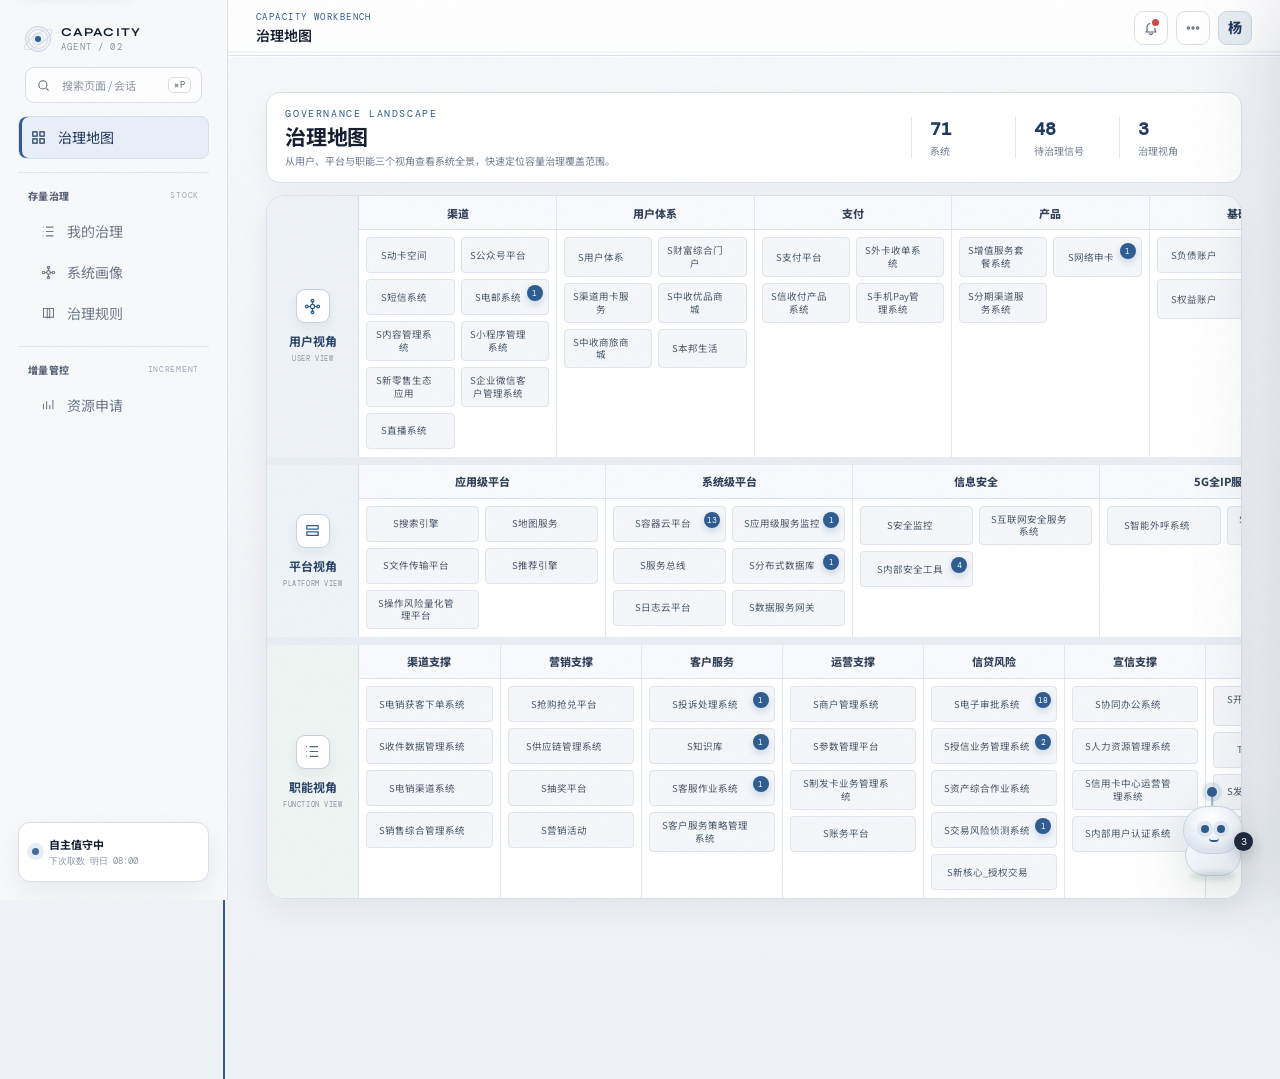
==== capacity-governance.html @ 576f0d74 "调整我的治理初始卡片展示" ====
<!doctype html>
<html lang="zh-CN">
<head>
  <meta charset="UTF-8" />
  <meta name="viewport" content="width=device-width, initial-scale=1.0" />
  <meta name="theme-color" content="#f3f5f8" />
  <title>Capacity Agent · 容量治理指挥舱</title>
  <link rel="icon" href="data:," />
  <link rel="preconnect" href="https://fonts.googleapis.com" />
  <link rel="preconnect" href="https://fonts.gstatic.com" crossorigin />
  <link href="https://fonts.googleapis.com/css2?family=DM+Mono:wght@400;500&amp;family=Noto+Sans+SC:wght@400;500;600;700;800&amp;family=Syne:wght@600;700&amp;display=swap" rel="stylesheet" />
  <link rel="stylesheet" href="./capacity-governance.css?v=20260831-governance-flow-2" />
</head>
<body>
  <a class="skip-link" href="#main">跳至主要内容</a>
  <div class="noise" aria-hidden="true"></div>
  <div class="shell">
    <aside class="side">
      <a class="brand" href="./capacity-governance.html" aria-label="Capacity Agent 治理地图">
        <span class="brand-orbit"><i></i></span>
        <span><strong>CAPACITY</strong><small>AGENT / 02</small></span>
      </a>
      <label class="nav-search" aria-label="搜索治理菜单">
        <svg viewBox="0 0 24 24" aria-hidden="true"><circle cx="11" cy="11" r="6.5"/><path d="m20 20-3.5-3.5"/></svg>
        <input type="search" placeholder="搜索页面 / 会话" />
        <kbd>⌘P</kbd>
      </label>
      <nav id="nav" aria-label="治理导航"></nav>
      <div class="side-status">
        <span class="live-dot"></span>
        <div><b>自主值守中</b><small>下次取数 明日 08:00</small></div>
      </div>
    </aside>

    <section class="stage">
      <header class="topbar">
        <div class="crumb-wrap">
          <small class="crumb-eyebrow">Capacity Workbench</small>
          <div class="crumb" id="crumb">治理地图</div>
        </div>
        <div class="top-actions">
          <button class="icon-btn" aria-label="通知">
            <svg viewBox="0 0 24 24" aria-hidden="true"><path d="M6 16V11a6 6 0 1 1 12 0v5l1.5 2H4.5L6 16Z"/><path d="M10 20a2 2 0 0 0 4 0"/></svg>
            <span class="icon-dot" aria-hidden="true"></span>
          </button>
          <button class="icon-btn" aria-label="更多菜单">
            <svg viewBox="0 0 24 24" aria-hidden="true"><circle cx="5" cy="12" r="1.6"/><circle cx="12" cy="12" r="1.6"/><circle cx="19" cy="12" r="1.6"/></svg>
          </button>
          <button class="avatar" aria-label="用户：杨帆">杨</button>
        </div>
      </header>

      <main id="main" tabindex="-1"></main>
    </section>
  </div>

  <button class="agent-float" id="agent-float" data-open-agent aria-label="打开 Capacity Agent 工作现场">
    <span class="agent-bubble"><b>Capacity Agent</b><small id="agent-mini-status">正在复核容量风险</small></span>
    <span class="agent-bot" aria-hidden="true">
      <span class="agent-antenna"></span>
      <span class="agent-face"><i></i><i></i><em></em></span>
      <span class="agent-body"><i>3</i></span>
    </span>
    <span class="agent-mini" aria-hidden="true">CA</span>
    <span class="agent-collapse" data-agent-collapse role="button" aria-label="收起 Capacity Agent 机器人" title="收起">×</span>
  </button>

  <section class="agent-drawer" id="agent-drawer" aria-hidden="true" inert>
    <header class="drawer-head">
      <div class="agent-identity"><span class="agent-core"><i></i></span><div><small>YOUR CAPACITY COLLEAGUE</small><h2>Capacity Agent</h2><p><span class="live-dot"></span> 自主值守 · 今日第 14 轮</p></div></div>
      <button class="icon-close" data-close-agent aria-label="关闭">×</button>
    </header>
    <div class="drawer-tabs" role="tablist">
      <button class="active" data-agent-tab="log" role="tab">共事记录</button>
      <button data-agent-tab="plan" role="tab">工作计划 <b>5</b></button>
    </div>
    <div class="drawer-content" id="drawer-content"></div>
    <form class="agent-form" id="agent-form">
      <div class="prompt-row">
        <button type="button" data-prompt="解释 GreatDB 的判断依据">解释判断</button>
        <button type="button" data-prompt="先分析 S支付平台">调整优先级</button>
        <button type="button" data-prompt="模拟缩容一个 Redis 节点">模拟方案</button>
      </div>
      <div class="input-row"><textarea id="agent-input" rows="1" placeholder="追问、纠正，或给 Agent 新的分析方向…"></textarea><button>发送</button></div>
      <small>你的反馈会进入 Agent 的工作上下文，不会自动执行生产变更</small>
    </form>
  </section>

  <section class="modal" id="evidence-modal" aria-hidden="true" inert>
    <div class="modal-card">
      <button class="icon-close" data-close-modal aria-label="关闭">×</button>
      <div id="modal-content"></div>
    </div>
  </section>
  <section class="modal" id="inspect-modal" aria-hidden="true" inert>
    <div class="modal-card">
      <button class="icon-close" data-close-inspect aria-label="关闭">×</button>
      <div id="inspect-content"></div>
    </div>
  </section>
  <section class="modal" id="events-modal" aria-hidden="true" inert>
    <div class="modal-card">
      <button class="icon-close" data-close-events aria-label="关闭">×</button>
      <div id="events-content"></div>
    </div>
  </section>
  <div class="scrim" id="scrim" hidden></div>
  <div class="toasts" id="toasts" aria-live="polite"></div>
  <script src="./capacity-governance.js?v=20260831-governance-flow-2"></script>
</body>
</html>
---- capacity-governance.css ----
:root {
  --bg:#f3f5f8; --panel:#ffffff; --panel-2:#f8f9fb; --panel-3:#edf1f6;
  --ink:#172033; --muted:#5f6878; --faint:#9098a7; --line:#d9dee8;
  --acid:#2f5d91; --mint:#4b6f99; --cyan:#527da5; --amber:#b56a1f; --red:#c94c4c;
  --mono:"DM Mono",monospace; --sans:"Noto Sans SC",sans-serif; --display:"Syne",sans-serif;
  --radius:18px; --shadow:0 22px 60px rgba(24,35,56,.12);
}
*{box-sizing:border-box} html{scroll-behavior:smooth} body{margin:0;background:var(--bg);color:var(--ink);font:14px var(--sans);min-width:320px} button,input,textarea,select{font:inherit} button{color:inherit;cursor:pointer}.noise{position:fixed;inset:0;pointer-events:none;opacity:.025;z-index:99;background-image:url("data:image/svg+xml,%3Csvg viewBox='0 0 180 180' xmlns='http://www.w3.org/2000/svg'%3E%3Cfilter id='n'%3E%3CfeTurbulence type='fractalNoise' baseFrequency='.9' numOctaves='4' stitchTiles='stitch'/%3E%3C/filter%3E%3Crect width='100%25' height='100%25' filter='url(%23n)'/%3E%3C/svg%3E")}.skip-link{position:fixed;top:-60px;left:20px;z-index:200;background:var(--acid);color:#111;padding:10px 16px;border-radius:8px}.skip-link:focus{top:14px}:focus-visible{outline:2px solid var(--acid);outline-offset:3px}.shell{display:grid;grid-template-columns:228px minmax(0,1fr);min-height:100vh}.side{position:sticky;top:0;height:100vh;padding:25px 18px 18px;border-right:1px solid var(--line);background:linear-gradient(180deg,#0c1513 0%,#09100f 78%);display:flex;flex-direction:column;z-index:20;overflow:hidden;min-height:0}.brand{text-decoration:none;color:var(--ink);display:flex;align-items:center;gap:10px;padding:0 7px 14px}.brand strong,.brand small{display:block}.brand strong{font:700 12px var(--display);letter-spacing:.11em}.brand small{margin-top:2px;color:var(--faint);font:9px var(--mono);letter-spacing:.13em}.brand-orbit{width:26px;height:26px;border:1px solid #466057;border-radius:50%;display:grid;place-items:center;position:relative}.brand-orbit:before,.brand-orbit:after{content:"";position:absolute;border:1px solid #30423c;border-radius:50%}.brand-orbit:before{width:18px;height:18px}.brand-orbit:after{width:32px;height:9px;transform:rotate(-35deg)}.brand-orbit i{width:6px;height:6px;border-radius:50%;background:var(--acid);box-shadow:0 0 14px var(--acid)}#nav{display:grid;gap:3px;margin-top:2px}
.nav-search{display:flex;align-items:center;gap:9px;margin:0 7px 11px;height:36px;border:1px solid var(--line);border-radius:9px;background:rgba(255,255,255,.78);padding:0 10px;color:var(--muted);transition:border-color .2s,box-shadow .2s}
.nav-search:focus-within{border-color:#aeb9cb;background:#fff;box-shadow:0 0 0 3px rgba(47,93,145,.10);color:var(--ink)}
.nav-search svg{width:15px;height:15px;stroke:currentColor;fill:none;stroke-width:1.7;flex:0 0 auto}
.nav-search input{flex:1;min-width:0;border:0;background:transparent;color:var(--ink);font-size:11px;outline:none}
.nav-search input::placeholder{color:var(--faint)}
.nav-search kbd{font:9px var(--mono);color:var(--muted);border:1px solid var(--line);background:rgba(255,255,255,.7);padding:1px 5px;border-radius:5px;letter-spacing:.04em}
 .nav-label{display:none}
.nav-group{display:contents}
.nav-group+.nav-group{margin-top:0}
.nav-group:first-child .nav-label{padding-top:0}
.nav-group .nav-label{display:none}
.nav-group .nav-label:not(:first-child){margin-top:0}.nav-label{display:none}.nav-item{height:43px;border:1px solid transparent;background:none;border-radius:9px;padding:0 11px;display:flex;align-items:center;gap:11px;color:#82948d;text-align:left;transition:.2s}.nav-item svg{width:17px;height:17px;stroke:currentColor;fill:none;stroke-width:1.7}.nav-item:hover{background:#121d1a;color:var(--ink)}.nav-item.active{color:var(--acid);border-color:#34443d;background:#15201d}.nav-item em{margin-left:auto;font:10px var(--mono);font-style:normal;padding:2px 6px;border:1px solid #3c4c45;border-radius:9px}.side-status{margin-top:auto;border:1px solid var(--line);background:#0e1715;border-radius:12px;padding:13px;display:flex;align-items:center;gap:10px}.side-status b,.side-status small{display:block}.side-status b{font-size:11px}.side-status small{color:var(--faint);font:9px var(--mono);margin-top:3px}.live-dot{display:inline-block;width:7px;height:7px;border-radius:50%;background:var(--mint);box-shadow:0 0 0 5px rgba(97,214,181,.09)}.stage{min-width:0}.topbar{height:72px;position:sticky;top:0;z-index:15;background:rgba(9,16,15,.86);backdrop-filter:blur(18px);border-bottom:1px solid var(--line);display:flex;align-items:center;justify-content:space-between;padding:0 28px}.crumb{font:12px var(--mono);color:var(--muted)}.top-actions{display:flex;align-items:center;gap:10px}.date-box{height:42px;border:1px solid var(--line);border-radius:10px;padding:0 11px;display:flex;align-items:center;gap:10px;background:#0e1715}.date-box span{color:var(--faint);font-size:10px}.date-box input{border:0;background:transparent;color:var(--ink);font:11px var(--mono);color-scheme:dark}.agent-chip{height:46px;border:1px solid #385048;border-radius:12px;background:#111d1a;display:flex;align-items:center;gap:9px;padding:0 10px}.agent-chip b,.agent-chip small{display:block;text-align:left}.agent-chip b{font-size:11px}.agent-chip small{color:var(--muted);font-size:9px;margin-top:2px}.agent-chip em{font:10px var(--mono);font-style:normal;color:#132018;background:var(--acid);padding:3px 6px;border-radius:8px}.agent-eye{width:25px;height:25px;border-radius:50%;border:1px solid #426259;position:relative}.agent-eye:after{content:"";position:absolute;width:7px;height:7px;border-radius:50%;background:var(--acid);left:8px;top:8px;box-shadow:0 0 12px var(--acid)}.avatar{width:38px;height:38px;border-radius:10px;border:0;background:#d5e2d8;color:#17231f;font-weight:800}.workline{min-height:48px;padding:0 28px;border-bottom:1px solid var(--line);display:flex;align-items:center;gap:12px;background:#0c1412;color:var(--muted);font-size:11px}.workline b{color:var(--mint)}.work-progress{height:3px;flex:1;max-width:180px;background:#20302b;border-radius:4px;overflow:hidden}.work-progress i{display:block;height:100%;background:var(--acid);transition:width .5s}.workline button{margin-left:auto;border:0;background:none;color:var(--acid);font:10px var(--mono)}main{padding:30px;max-width:1650px;margin:auto}.page-head{display:flex;justify-content:space-between;align-items:flex-end;gap:20px;margin-bottom:24px}.kicker{color:var(--acid);font:10px var(--mono);letter-spacing:.16em;margin:0 0 8px}.page-head h1{font:700 clamp(26px,3vw,40px) var(--display);letter-spacing:-.04em;margin:0}.page-head p{margin:7px 0 0;color:var(--muted)}.head-actions{display:flex;gap:9px}.btn{min-height:40px;border:1px solid #34463f;border-radius:9px;background:#131e1b;padding:0 14px;font-weight:600}.btn:hover{border-color:#637a70}.btn.acid{background:var(--acid);color:#142018;border-color:var(--acid)}.btn.ghost{background:transparent}.btn.small{min-height:32px;font-size:11px;padding:0 10px}.today-brief{position:relative;overflow:hidden;border:1px solid #31463e;border-radius:20px;background:radial-gradient(circle at 84% 10%,rgba(200,242,93,.09),transparent 35%),linear-gradient(135deg,#15221e,#0e1715 72%);padding:27px 30px;margin-bottom:17px;display:grid;grid-template-columns:minmax(0,1.35fr) minmax(350px,.65fr);gap:32px}.today-brief:before{content:"DAILY / 014";position:absolute;right:-17px;bottom:-23px;font:700 70px var(--display);color:rgba(255,255,255,.025)}.brief-stamp{display:flex;align-items:center;gap:10px;color:var(--mint);font:10px var(--mono);letter-spacing:.13em}.brief-stamp i{display:inline-block;width:24px;height:1px;background:var(--mint)}.brief-copy h2{font:600 clamp(21px,2.2vw,31px) var(--display);margin:17px 0 12px;max-width:760px}.brief-copy p{color:var(--muted);line-height:1.8;margin:0;max-width:760px}.brief-copy strong{color:var(--ink)}.brief-actions{display:flex;gap:8px;margin-top:22px}.brief-numbers{display:grid;grid-template-columns:repeat(2,1fr);gap:9px}.brief-number{border:1px solid #2b3c36;background:rgba(8,14,13,.45);border-radius:12px;padding:15px}.brief-number span,.brief-number small{display:block}.brief-number span{color:var(--muted);font-size:10px}.brief-number strong{font:500 26px var(--mono);display:inline-block;margin:7px 4px 2px 0}.brief-number small{color:var(--faint);font-size:9px}.brief-number.risk strong{color:var(--red)}.brief-number.waste strong{color:var(--amber)}.brief-number.balance strong{color:var(--cyan)}.brief-number.save strong{color:var(--acid)}.grid{display:grid;gap:15px}.grid.two{grid-template-columns:minmax(0,1.45fr) minmax(310px,.55fr)}.grid.three{grid-template-columns:repeat(3,minmax(0,1fr))}.panel{border:1px solid var(--line);border-radius:var(--radius);background:var(--panel);overflow:hidden}.panel-head{min-height:58px;padding:0 18px;border-bottom:1px solid var(--line);display:flex;align-items:center;justify-content:space-between;gap:15px}.panel-head h2{font-size:14px;margin:0}.panel-head p{font-size:10px;color:var(--faint);margin:3px 0 0}.panel-head small{color:var(--faint);font:9px var(--mono)}.systems{padding:6px}.system-row{width:100%;border:1px solid transparent;border-radius:12px;background:transparent;padding:13px 12px;display:grid;grid-template-columns:minmax(190px,1.2fr) repeat(4,minmax(70px,.45fr)) 85px 22px;align-items:center;gap:10px;text-align:left}.system-row:hover{background:var(--panel-2);border-color:var(--line)}.system-name{display:flex;align-items:center;gap:11px}.system-code{width:37px;height:37px;display:grid;place-items:center;border:1px solid #385047;background:#17231f;border-radius:9px;color:var(--acid);font:10px var(--mono)}.system-name b,.system-name small{display:block}.system-name b{font-size:13px}.system-name small{color:var(--faint);font-size:9px;margin-top:3px}.score-cell span{display:block;color:var(--faint);font-size:8px}.score-cell b{display:inline-block;font:500 15px var(--mono);margin-top:3px}.score-cell.risk b{color:var(--red)}.score-cell.waste b{color:var(--amber)}.score-cell.skew b{color:var(--cyan)}.priority{font:10px var(--mono);border:1px solid #3c4b45;border-radius:10px;padding:5px 8px;text-align:center}.priority.high{color:#ff9d94;border-color:#74413d;background:#271a18}.chev{color:var(--faint);font-size:20px}.signal-list{padding:7px}.signal{padding:14px 12px;border-bottom:1px solid var(--line);display:grid;grid-template-columns:28px 1fr;gap:10px}.signal:last-child{border:0}.signal-num{font:10px var(--mono);color:var(--acid)}.signal b{display:block;font-size:12px;margin-bottom:5px}.signal p{color:var(--muted);font-size:11px;line-height:1.55;margin:0}.signal button{border:0;background:none;color:var(--mint);padding:7px 0 0;font-size:10px}.score-strip{display:grid;grid-template-columns:repeat(4,1fr);gap:11px;margin-bottom:16px}.score-card{position:relative;border:1px solid var(--line);border-radius:14px;background:var(--panel);padding:17px;overflow:hidden}.score-card:after{content:"";position:absolute;left:0;bottom:0;width:var(--value);height:3px;background:var(--color)}.score-card span{color:var(--muted);font-size:10px}.score-card strong{display:block;font:500 29px var(--mono);margin:8px 0 3px;color:var(--color)}.score-card small{color:var(--faint);font-size:9px}.analysis-grid{display:grid;grid-template-columns:minmax(0,1.25fr) minmax(300px,.75fr);gap:15px}.chart-panel{padding:18px}.chart-title{display:flex;justify-content:space-between;align-items:flex-start}.chart-title h2{font-size:14px;margin:0}.legend{display:flex;gap:13px;color:var(--faint);font-size:9px}.legend i{width:9px;height:9px;border-radius:2px;display:inline-block;margin-right:5px}.chart{height:260px;margin-top:14px}.chart svg{width:100%;height:100%;overflow:visible}.chart-grid{stroke:#26342f;stroke-width:1}.chart-band{fill:rgba(97,214,181,.09)}.chart-line{fill:none;stroke:var(--cyan);stroke-width:2.5}.chart-predict{fill:none;stroke:var(--amber);stroke-width:2;stroke-dasharray:6 5}.chart-limit{stroke:var(--red);stroke-width:1;stroke-dasharray:4 4}.chart-label{fill:#60736a;font:9px var(--mono)}.chart-point{fill:var(--acid);stroke:#12201b;stroke-width:3}.chart-cards{display:grid;grid-template-columns:repeat(4,1fr);gap:7px}.chart-stat{background:var(--panel-2);border:1px solid var(--line);border-radius:10px;padding:10px}.chart-stat span,.chart-stat strong{display:block}.chart-stat span{color:var(--faint);font-size:8px}.chart-stat strong{font:500 14px var(--mono);margin-top:5px}.explain{margin-top:12px;border-left:2px solid var(--acid);background:#15201d;padding:12px 14px;color:var(--muted);font-size:11px;line-height:1.65}.explain strong{color:var(--ink)}.distribution{padding:15px}.node-row{display:grid;grid-template-columns:100px 1fr 40px;gap:9px;align-items:center;margin:11px 0}.node-row label{font:9px var(--mono);color:var(--muted);overflow:hidden;text-overflow:ellipsis}.node-bar{height:7px;background:#21302b;border-radius:6px;overflow:hidden}.node-bar i{display:block;height:100%;width:var(--value);background:var(--bar,var(--mint));border-radius:6px}.node-row b{font:10px var(--mono);text-align:right}.cause-card{padding:16px;border-top:1px solid var(--line)}.cause-card small{color:var(--acid);font:9px var(--mono)}.cause-card h3{font-size:14px;margin:8px 0}.cause-card p{color:var(--muted);font-size:11px;line-height:1.65;margin:0}.decision{margin-top:15px;border:1px solid #405047;background:#18231f;border-radius:12px;padding:14px}.decision b{color:var(--acid)}.decision p{margin:6px 0 0}.peer-layout,.sim-layout,.admission-layout{display:grid;grid-template-columns:minmax(0,1.2fr) minmax(330px,.8fr);gap:15px}.peer-table{width:100%;border-collapse:collapse}.peer-table th,.peer-table td{padding:14px 16px;border-bottom:1px solid var(--line);text-align:left}.peer-table th{color:var(--faint);font:9px var(--mono);letter-spacing:.08em}.peer-table td{font-size:11px}.peer-table tr.current{background:rgba(200,242,93,.06)}.peer-table strong{color:var(--acid)}.rank-card{padding:21px}.rank-card .big{font:600 54px var(--display);color:var(--acid)}.rank-card h2{font-size:17px;margin:5px 0 9px}.rank-card p{color:var(--muted);font-size:11px;line-height:1.7}.benchmark-bars{margin-top:19px}.bench{margin:13px 0}.bench-head{display:flex;justify-content:space-between;color:var(--muted);font-size:10px}.bench-track{height:7px;background:#23312d;border-radius:6px;margin-top:7px}.bench-track i{display:block;height:100%;width:var(--value);background:var(--color);border-radius:6px}.controls{padding:20px}.control{margin-bottom:24px}.control label{display:flex;justify-content:space-between;margin-bottom:11px}.control label span{color:var(--muted);font-size:11px}.control label b{font:12px var(--mono);color:var(--acid)}input[type="range"]{width:100%;accent-color:var(--acid)}.choice-row{display:flex;gap:7px;flex-wrap:wrap}.choice{border:1px solid var(--line);border-radius:8px;background:var(--panel-2);padding:8px 11px;font-size:10px}.choice.active{border-color:var(--acid);color:var(--acid)}.sim-result{padding:22px;background:radial-gradient(circle at 80% 10%,rgba(105,196,220,.1),transparent 35%),var(--panel)}.sim-result h2{font:600 21px var(--display);margin:5px 0 16px}.before-after{display:grid;grid-template-columns:1fr 25px 1fr;align-items:center;gap:8px}.state-card{border:1px solid var(--line);border-radius:12px;padding:14px;background:#0d1614}.state-card small,.state-card strong{display:block}.state-card small{color:var(--faint);font-size:9px}.state-card strong{font:500 23px var(--mono);margin:7px 0}.arrow{text-align:center;color:var(--acid)}.forecast{display:grid;grid-template-columns:repeat(3,1fr);gap:7px;margin-top:13px}.forecast div{border:1px solid var(--line);border-radius:9px;padding:10px}.forecast span,.forecast b{display:block}.forecast span{color:var(--faint);font-size:8px}.forecast b{font:11px var(--mono);margin-top:5px}.guardrail{margin-top:16px;padding:13px;border:1px solid #5b4930;background:#211b14;border-radius:10px;color:#d8b98f;font-size:10px;line-height:1.6}.form-grid{padding:20px;display:grid;grid-template-columns:1fr 1fr;gap:15px}.field{display:grid;gap:7px}.field.full{grid-column:1/-1}.field label{color:var(--muted);font-size:10px}.field input,.field select,.field textarea{width:100%;border:1px solid var(--line);border-radius:9px;background:#0d1614;color:var(--ink);padding:11px}.field textarea{resize:vertical}.review{padding:21px}.review-badge{display:inline-block;color:var(--amber);border:1px solid #665033;background:#241d14;border-radius:12px;padding:5px 9px;font:9px var(--mono)}.review h2{font:600 22px var(--display);margin:13px 0 8px}.review > p{color:var(--muted);font-size:11px;line-height:1.65}.review-facts{display:grid;gap:7px;margin:16px 0}.fact{display:flex;justify-content:space-between;border-bottom:1px solid var(--line);padding:9px 0;color:var(--muted);font-size:10px}.fact b{color:var(--ink);font:10px var(--mono)}.recommendation{border-left:2px solid var(--acid);padding:11px 13px;background:#17211e;font-size:11px;line-height:1.65}.tasks{padding:8px}.task{border:1px solid transparent;border-radius:12px;padding:14px;display:grid;grid-template-columns:95px minmax(220px,1fr) minmax(330px,1.4fr) 105px;align-items:center;gap:14px}.task:hover{border-color:var(--line);background:var(--panel-2)}.task-id{font:10px var(--mono);color:var(--acid)}.task-title b,.task-title small{display:block}.task-title b{font-size:12px}.task-title small{color:var(--faint);font-size:9px;margin-top:4px}.lifecycle{display:flex;align-items:center}.life-step{display:flex;align-items:center;flex:1;color:var(--faint);font-size:8px}.life-step:before{content:"";width:8px;height:8px;border:1px solid #415048;border-radius:50%;margin-right:4px}.life-step:not(:last-child):after{content:"";height:1px;background:#34433d;flex:1;margin:0 5px}.life-step.done{color:var(--mint)}.life-step.done:before{background:var(--mint);border-color:var(--mint)}.life-step.active{color:var(--acid)}.life-step.active:before{background:var(--acid);border-color:var(--acid);box-shadow:0 0 0 4px rgba(200,242,93,.08)}.task-action{text-align:right}.verification{padding:20px}.verify-hero{display:grid;grid-template-columns:1fr 1fr;gap:10px}.verify-card{border:1px solid var(--line);border-radius:11px;padding:13px}.verify-card span,.verify-card strong{display:block}.verify-card span{color:var(--faint);font-size:9px}.verify-card strong{font:500 20px var(--mono);margin-top:6px}.verify-good{color:var(--mint)}.timeline{margin-top:17px;border-left:1px solid #35453e;padding-left:17px}.timeline-item{position:relative;margin:0 0 17px}.timeline-item:before{content:"";position:absolute;width:7px;height:7px;border-radius:50%;background:var(--mint);left:-21px;top:4px}.timeline-item b{display:block;font-size:10px}.timeline-item p{color:var(--muted);font-size:9px;margin:4px 0 0}.agent-drawer{position:fixed;right:0;top:0;bottom:0;width:min(500px,100vw);background:#0d1614;border-left:1px solid #35463f;z-index:80;transform:translateX(105%);transition:.35s cubic-bezier(.2,.8,.2,1);display:grid;grid-template-rows:auto auto minmax(0,1fr) auto;box-shadow:-30px 0 80px rgba(0,0,0,.45)}.agent-drawer.open{transform:none}.drawer-head{padding:22px;border-bottom:1px solid var(--line);display:flex;justify-content:space-between}.agent-identity{display:flex;gap:13px}.agent-identity small{font:8px var(--mono);color:var(--acid);letter-spacing:.13em}.agent-identity h2{font:600 19px var(--display);margin:4px 0}.agent-identity p{font-size:9px;color:var(--muted);margin:0}.agent-core{width:45px;height:45px;border:1px solid #4c665c;border-radius:50%;display:grid;place-items:center;position:relative}.agent-core:before{content:"";width:27px;height:27px;border:1px dashed #648175;border-radius:50%;animation:spin 8s linear infinite}.agent-core i{position:absolute;width:8px;height:8px;border-radius:50%;background:var(--acid);box-shadow:0 0 15px var(--acid)}.icon-close{border:0;background:none;color:var(--muted);font:25px var(--mono);width:38px;height:38px}.drawer-tabs{display:flex;border-bottom:1px solid var(--line);padding:0 18px}.drawer-tabs button{height:45px;border:0;border-bottom:2px solid transparent;background:none;color:var(--muted);font-size:11px;margin-right:20px}.drawer-tabs button.active{color:var(--acid);border-color:var(--acid)}.drawer-tabs b{font:8px var(--mono);padding:2px 5px;background:#26362f;border-radius:7px}.drawer-content{overflow:auto;padding:19px}.message{display:grid;grid-template-columns:28px 1fr;gap:10px;margin-bottom:18px}.message.user{grid-template-columns:1fr 28px}.message.user .message-body{order:-1;background:#1a2723}.msg-avatar{width:27px;height:27px;border:1px solid #445c52;border-radius:50%;display:grid;place-items:center;color:var(--acid);font:9px var(--mono)}.message-body{border:1px solid var(--line);background:#111c19;border-radius:3px 12px 12px 12px;padding:12px}.message-body small{color:var(--faint);font:8px var(--mono)}.message-body h3{font-size:12px;margin:5px 0}.message-body p{color:var(--muted);font-size:10px;line-height:1.65;margin:0}.message-actions{display:flex;gap:6px;margin-top:10px}.plan-list{display:grid;gap:8px}
.plan-timeline{position:relative;display:flex;flex-direction:column;gap:14px;padding:6px 0 10px}
.plan-timeline:before{content:"";position:absolute;left:54px;top:14px;bottom:14px;width:2px;background:linear-gradient(#c8d3e2,#e5eaf1)}
.plan-row{position:relative;display:grid;grid-template-columns:48px 14px minmax(0,1fr);gap:8px;align-items:flex-start;opacity:0;transform:translateY(6px);animation:planIn .34s cubic-bezier(.2,.8,.2,1) forwards;animation-delay:calc(var(--i,0)*.06s)}
.plan-time{padding-top:8px;color:#8b94a5;font:10px var(--mono);letter-spacing:.02em;text-align:right}
.plan-node{position:relative;z-index:1;width:12px;height:12px;border-radius:50%;background:#cbd5e3;border:2px solid #fff;box-shadow:0 0 0 1px #d8dfe9;margin-top:11px}
.plan-row.done .plan-node{background:#168066;box-shadow:0 0 0 1px #b9dccc}
.plan-row.doing .plan-node{background:#2f5d91;box-shadow:0 0 0 1px #c8d3e2,0 0 0 6px rgba(47,93,145,.18);animation:planPulse 1.6s ease-in-out infinite}
.plan-row.next .plan-node{background:#cbd5e3}
.plan-row.ongoing .plan-node{background:#b56a1f;box-shadow:0 0 0 1px #e8cfab}
.plan-card{border:1px solid #dce2eb;border-radius:11px;background:#fff;padding:10px 12px;box-shadow:0 6px 14px rgba(25,36,58,.045);transition:border-color .2s,box-shadow .2s,transform .2s}
.plan-row.done .plan-card{border-color:#b9dccc;background:#f1faf6}
.plan-row.doing .plan-card{border-color:#c8d3e2;background:#fff;box-shadow:0 10px 22px rgba(47,93,145,.10)}
.plan-row.next .plan-card{background:#f8fafc;color:#5f6878}
.plan-row.ongoing .plan-card{border-color:#e8cfab;background:#fff8eb}
.plan-card-head{display:flex;align-items:center;gap:8px;min-width:0}
.plan-status{height:20px;padding:0 8px;border-radius:999px;display:inline-flex;align-items:center;font:9px var(--mono);letter-spacing:.06em;white-space:nowrap}
.plan-row.done .plan-status{background:#eaf7f1;color:#168066;border:1px solid #b9dccc}
.plan-row.doing .plan-status{background:#eaf0fa;color:#2f5d91;border:1px solid #c8d3e2}
.plan-row.next .plan-status{background:#eef2f7;color:#5d687a;border:1px solid #d8dfe9}
.plan-row.ongoing .plan-status{background:#fff8eb;color:#8b5a1e;border:1px solid #e8cfab}
.plan-card b{font-size:12px;line-height:1.35;color:#172033;min-width:0}
.plan-card p{margin:5px 0 8px;font-size:10px;line-height:1.55;color:#5f6878}
.plan-bar{height:4px;border-radius:999px;background:#e6ebf1;overflow:hidden}
.plan-bar i{display:block;height:100%;border-radius:inherit;background:linear-gradient(90deg,#168066,#4b6f99);transition:width .5s ease}
.plan-row.doing .plan-bar i{animation:planBarShimmer 2.4s linear infinite;background:linear-gradient(90deg,#2f5d91 0%,#527da5 50%,#2f5d91 100%);background-size:200% 100%}
.plan-row.done .plan-bar i{background:#168066}
.plan-row.ongoing .plan-bar i{background:#b56a1f}
.plan-row.next .plan-bar i{background:#cbd5e3}
@keyframes planIn{to{opacity:1;transform:none}}
@keyframes planPulse{50%{box-shadow:0 0 0 1px #c8d3e2,0 0 0 10px rgba(47,93,145,.06);transform:scale(1.1)}}
@keyframes planBarShimmer{0%{background-position:0 0}100%{background-position:200% 0}}.memory-card{border-bottom:1px solid var(--line);padding:13px 2px}.memory-card small{font:8px var(--mono);color:var(--acid)}.memory-card b{display:block;margin:5px 0;font-size:11px}.memory-card p{color:var(--muted);font-size:9px;line-height:1.6;margin:0}.agent-form{border-top:1px solid var(--line);padding:14px 18px}.prompt-row{display:flex;gap:6px;overflow:auto;margin-bottom:8px}.prompt-row button{white-space:nowrap;border:1px solid var(--line);background:#141f1c;border-radius:8px;padding:6px 8px;color:var(--muted);font-size:9px}.input-row{display:flex;border:1px solid #3a4e46;border-radius:11px;background:#0a1210;overflow:hidden}.input-row textarea{flex:1;resize:none;border:0;background:none;color:var(--ink);padding:11px;outline:none}.input-row button{border:0;background:var(--acid);color:#142018;padding:0 15px;font-weight:700}.agent-form>small{display:block;color:var(--faint);font-size:8px;margin-top:7px}
.scrim{position:fixed;inset:0;background:rgba(0,0,0,.58);z-index:70}.modal{position:fixed;inset:0;z-index:90;display:grid;place-items:center;pointer-events:none;opacity:0;transition:.2s}.modal.open{opacity:1;pointer-events:auto}.modal-card{position:relative;width:min(760px,calc(100vw - 28px));max-height:85vh;overflow:auto;border:1px solid #3d5149;background:#101917;border-radius:18px;box-shadow:var(--shadow);padding:25px}.modal-card>.icon-close{position:absolute;right:12px;top:10px}.evidence-head small{color:var(--acid);font:9px var(--mono)}.evidence-head h2{font:600 24px var(--display);margin:7px 0}.evidence-head p{color:var(--muted);font-size:11px}.evidence-steps{display:grid;grid-template-columns:repeat(3,1fr);gap:9px;margin-top:20px}.evidence-step{border:1px solid var(--line);border-radius:11px;padding:14px}.evidence-step span{color:var(--acid);font:9px var(--mono)}.evidence-step h3{font-size:12px;margin:7px 0}.evidence-step p{color:var(--muted);font-size:9px;line-height:1.55;margin:0}.toasts{position:fixed;right:18px;bottom:18px;z-index:120;display:grid;gap:8px}.toast{width:min(360px,calc(100vw - 36px));border:1px solid #45594f;background:#15201d;border-radius:12px;padding:13px 15px;box-shadow:var(--shadow);animation:toastIn .3s}.toast b,.toast span{display:block}.toast b{font-size:11px;color:var(--acid)}.toast span{font-size:9px;color:var(--muted);margin-top:4px}.empty-note{padding:40px;text-align:center;color:var(--muted)}@keyframes pulse{50%{opacity:.45;box-shadow:0 0 0 9px rgba(97,214,181,0)}}@keyframes spin{to{transform:rotate(360deg)}}@keyframes toastIn{from{opacity:0;transform:translateY(12px)}}
/* Light governance desk: clear hierarchy, calm data colors, and tactile surfaces. */
body{
  background:
    radial-gradient(circle at 76% -8%,rgba(34,155,120,.09),transparent 29rem),
    linear-gradient(180deg,#f8faf7 0,var(--bg) 24rem);
  line-height:1.5;
}
.noise{opacity:.018;mix-blend-mode:multiply}
:focus-visible{outline-color:var(--acid)}
.skip-link{background:var(--acid);color:#fff;box-shadow:0 8px 20px rgba(19,125,101,.22)}
.side{
  border-color:#e1e8e3;
  background:rgba(252,253,251,.92);
  box-shadow:12px 0 42px rgba(44,75,61,.045);
  backdrop-filter:blur(18px);
}
.brand-orbit{border-color:#a9c9bc;background:#f4faf7;box-shadow:inset 0 0 0 5px #fff}
.brand-orbit:before,.brand-orbit:after{border-color:#c8ded5}
.brand-orbit i,.agent-eye:after,.agent-core i{box-shadow:0 0 0 4px rgba(19,125,101,.10),0 0 14px rgba(19,125,101,.18)}
.nav-item{color:#73847c;transition:color .2s,background .2s,border-color .2s,transform .2s}
.nav-item:hover{background:#f0f6f2;color:var(--ink);transform:translateX(2px)}
.nav-item.active{color:#0f705a;border-color:#cfe1d9;background:#eaf4ef;box-shadow:inset 3px 0 0 var(--acid)}
.nav-item em{border-color:#cbd9d1;background:rgba(255,255,255,.7)}
.side-status{border-color:#d7e5dd;background:linear-gradient(145deg,#f1f8f4,#fff);box-shadow:0 10px 28px rgba(38,83,62,.06)}
.live-dot{box-shadow:0 0 0 5px rgba(34,155,120,.10)}
.topbar{height:56px;background:rgba(250,252,249,.86);border-color:rgba(215,226,219,.9);box-shadow:0 1px 0 rgba(255,255,255,.9)}
.date-box,.agent-chip{border-color:#d8e3dc;background:rgba(255,255,255,.9);box-shadow:0 6px 18px rgba(40,74,58,.05)}
.date-box input{color-scheme:light}
.agent-chip{transition:border-color .2s,box-shadow .2s,transform .2s}
.agent-chip:hover{border-color:#a9cbbd;box-shadow:0 10px 24px rgba(30,99,70,.10);transform:translateY(-1px)}
.agent-chip em,.input-row button{background:var(--acid);color:#fff}
.agent-eye{border-color:#a9c9bc;background:#eff7f3}
.avatar{width:34px;height:34px;border-radius:9px;background:linear-gradient(145deg,#d9eee5,#c8e2d7);color:#155641;box-shadow:inset 0 0 0 1px #bfdacc}
.workline{border-color:#d8e8df;background:linear-gradient(90deg,#eef7f2 0,#f6faf7 74%,#edf7f2);color:#667a70}
.workline b,.workline button{color:#14785f}
.work-progress{background:#d9e9e0}.work-progress i{background:linear-gradient(90deg,#1f9e7a,#54b893)}
.agent-float{position:fixed;right:28px;bottom:24px;z-index:65;width:246px;height:146px;border:0;background:transparent;box-shadow:none;padding:0;display:grid;justify-items:end;align-items:end;text-align:left}
.agent-bubble{position:absolute;right:42px;bottom:86px;width:210px;border:1px solid #cfe1d8;border-radius:16px 16px 4px 16px;background:rgba(255,255,255,.96);box-shadow:0 18px 44px rgba(35,69,54,.16);padding:10px 12px;transform-origin:100% 100%;animation:bubbleTalk 2.4s ease-in-out infinite}
.agent-bubble:after{content:"";position:absolute;right:14px;bottom:-8px;width:14px;height:14px;background:rgba(255,255,255,.96);border-right:1px solid #cfe1d8;border-bottom:1px solid #cfe1d8;transform:rotate(45deg)}
.agent-bubble b,.agent-bubble small{display:block}.agent-bubble b{font-size:11px;color:#0e7259}.agent-bubble small{margin-top:4px;color:#60756b;font-size:10px;line-height:1.35;white-space:nowrap;overflow:hidden;text-overflow:ellipsis}
.agent-bot{position:relative;width:74px;height:82px;margin-right:2px;filter:drop-shadow(0 18px 26px rgba(35,69,54,.16));animation:agentFloat 4.2s ease-in-out infinite}
.agent-bot:before{content:"";position:absolute;left:9px;right:9px;bottom:0;height:36px;border:1px solid #b9d7ca;border-radius:18px 18px 22px 22px;background:linear-gradient(145deg,#f5fbf8,#dcefe7)}
.agent-bot:after{content:"";position:absolute;left:14px;right:14px;bottom:-5px;height:10px;border-radius:50%;background:rgba(24,94,70,.13);filter:blur(2px);animation:agentShadow 4.2s ease-in-out infinite}
.agent-antenna{position:absolute;left:35px;top:0;width:2px;height:12px;background:#99c7b6;border-radius:3px}.agent-antenna:before{content:"";position:absolute;left:-4px;top:-7px;width:10px;height:10px;border-radius:50%;background:#139575;box-shadow:0 0 0 5px rgba(19,149,117,.12)}
.agent-face{position:absolute;left:7px;top:12px;width:60px;height:48px;border:1px solid #add0c1;border-radius:24px;background:radial-gradient(circle at 50% 20%,#fff 0,#f2faf6 42%,#d8eee5 100%);box-shadow:inset 0 -6px 14px rgba(19,125,101,.08)}
.agent-face i{position:absolute;top:18px;width:8px;height:8px;border-radius:50%;background:#0e7259;box-shadow:0 0 0 4px rgba(19,125,101,.10);animation:agentBlink 5s infinite}.agent-face i:first-child{left:17px}.agent-face i:nth-child(2){right:17px}
.agent-face em{position:absolute;left:25px;top:31px;width:10px;height:4px;border-radius:0 0 10px 10px;border-bottom:2px solid #0e7259}
.agent-body i{position:absolute;right:-3px;bottom:25px;min-width:19px;height:19px;border-radius:10px;background:var(--acid);color:#fff;display:grid;place-items:center;font:10px var(--mono);font-style:normal;box-shadow:0 6px 14px rgba(19,125,101,.22)}
.agent-float:hover .agent-bot{transform:translateY(-3px)}.agent-float:hover .agent-bubble{border-color:#a9cbbd}
.agent-float.speaking .agent-bubble{animation:bubblePop .36s cubic-bezier(.2,.8,.2,1),bubbleTalk 2.4s ease-in-out .36s infinite}
.agent-float.speaking .agent-face{animation:botWake .48s ease}
main{padding:36px clamp(24px,3vw,48px) 180px;max-width:1580px}
.page-head{margin-bottom:28px}.page-head h1{letter-spacing:-.045em}.page-head p{line-height:1.7}
.page-toolbar{min-height:58px;margin-bottom:15px;border:1px solid #dce6df;border-radius:12px;background:rgba(255,255,255,.92);box-shadow:0 10px 26px rgba(38,70,55,.045);display:flex;align-items:center;justify-content:space-between;gap:16px;padding:12px 16px}
.page-toolbar div:first-child{display:flex;align-items:baseline;gap:10px;min-width:0;flex-wrap:wrap}
.page-toolbar span{color:var(--acid);font:9px var(--mono);letter-spacing:.12em}
.page-toolbar strong{font-size:16px;line-height:1.3}
.page-toolbar small{color:var(--muted);font-size:11px}
.toolbar-actions{display:flex;gap:9px;justify-content:flex-end;flex-wrap:wrap}
.kicker,.brief-stamp,.cause-card small,.task-id,.agent-identity small,.memory-card small,.evidence-head small,.evidence-step span{color:var(--acid)}
.btn{border-color:#d3ded7;background:#fff;box-shadow:0 4px 12px rgba(40,70,56,.045);transition:transform .18s,border-color .18s,box-shadow .18s,background .18s}
.btn:hover{border-color:#a9c5b8;background:#fbfdfb;box-shadow:0 8px 22px rgba(35,80,59,.09);transform:translateY(-1px)}
.btn.acid{background:linear-gradient(135deg,#16846a,#0e7059);border-color:#0f725b;color:#fff;box-shadow:0 9px 22px rgba(19,125,101,.19)}
.btn.acid:hover{background:linear-gradient(135deg,#11745d,#0c664f);border-color:#0c664f}
.btn.ghost{background:rgba(255,255,255,.55)}
.panel,.score-card{border-color:#dce5de;background:rgba(255,255,255,.94);box-shadow:0 14px 38px rgba(38,70,55,.055)}
.panel-head{border-color:#e5ece7;background:linear-gradient(180deg,#fff,#fbfcfb)}
.today-brief{
  border:0;
  background:transparent;
  box-shadow:none;
  padding:0;
  gap:15px;
}
.today-brief:before{display:none}
.brief-copy,.brief-data{border:1px solid #d8e6de;border-radius:14px;background:rgba(255,255,255,.78);box-shadow:0 9px 24px rgba(35,74,56,.045)}
.brief-copy{padding:16px 18px;display:flex;flex-direction:column}.brief-copy h2{font-size:22px;line-height:1.42;letter-spacing:0;margin:10px 0 8px}.brief-copy p{font-size:12px;line-height:1.75}
.brief-actions{margin:auto 0 0;display:flex;justify-content:flex-end}.brief-actions .btn{min-height:32px;padding:0 11px;font-size:12px}
.brief-data{padding:14px}
.brief-data-head{display:flex;align-items:flex-end;justify-content:space-between;gap:12px;margin-bottom:12px}
.brief-data-head span{font-weight:800;color:var(--ink)}.brief-data-head small{color:var(--faint);font:9px var(--mono)}
.brief-number{border-color:#d8e6de;background:rgba(255,255,255,.86);box-shadow:0 7px 18px rgba(35,74,56,.035);padding:12px}
.brief-number strong{font-size:22px}
.system-switcher{min-height:74px;margin-bottom:16px;border:1px solid #dce6df;border-radius:14px;background:rgba(255,255,255,.9);box-shadow:0 12px 32px rgba(38,70,55,.055);display:flex;align-items:center;justify-content:space-between;gap:16px;padding:14px 18px}
.system-switcher label{display:grid;gap:7px;min-width:min(430px,100%)}
.system-switcher label span{color:var(--muted);font:10px var(--mono);letter-spacing:.12em}
.system-switcher select{width:100%;min-height:42px;border:1px solid #cfe0d7;border-radius:9px;background:#fff;color:var(--ink);padding:0 38px 0 12px;font-weight:700;box-shadow:inset 0 1px 2px rgba(27,54,42,.035)}
.system-switcher select:focus{border-color:#74ae9a;outline:3px solid rgba(19,125,101,.10)}
.system-switcher div{display:flex;gap:9px;flex-wrap:wrap;justify-content:flex-end}
.system-row{transition:background .2s,border-color .2s,transform .2s}
.system-row:hover{background:#f5f9f6;border-color:#dce6df;transform:translateX(2px)}
.system-code{border-color:#c7ddd3;background:#edf6f1;color:#0f735b}
.priority{border-color:#d3ded7;background:#fbfcfb}
.priority.high{color:#b43f3b;border-color:#efc6c4;background:#fff0ef}
.signal button{color:#16775f}.signal-num{color:var(--acid)}
.chart-grid{stroke:#e2e9e4}.chart-band{fill:rgba(34,155,120,.10)}.chart-label{fill:#829188}.chart-point{stroke:#fff}
.chart-stat,.state-card{background:#f7faf8;border-color:#dfe7e2}
.explain,.recommendation{background:#edf6f1;border-color:var(--acid)}
.node-bar,.bench-track{background:#e6ede8}
.decision{border-color:#cfe1d8;background:linear-gradient(145deg,#edf6f1,#f7faf8)}
.peer-table tr{transition:background .18s}.peer-table tr:hover{background:#f7faf8}.peer-table tr.current{background:#eaf5ef}
.rank-card .big,.peer-table strong,.control label b{color:var(--acid)}
.choice{border-color:#d9e3dc;background:#f7faf8;transition:.18s}.choice:hover{border-color:#b9d0c4;background:#f0f6f2}.choice.active{border-color:#7eb3a0;background:#eaf5ef;color:#0e7259;box-shadow:inset 0 0 0 1px rgba(19,125,101,.08)}
.sim-result{background:radial-gradient(circle at 88% 4%,rgba(35,127,158,.10),transparent 36%),#fff}
.guardrail{border-color:#ebd2ad;background:#fff8eb;color:#8b5a1e}
.field input,.field select,.field textarea{border-color:#d7e1da;background:#fff;color:var(--ink);box-shadow:inset 0 1px 2px rgba(27,54,42,.035)}
.field input:focus,.field select:focus,.field textarea:focus{border-color:#74ae9a;outline:3px solid rgba(19,125,101,.10)}
.review-badge{color:#9a5b18;border-color:#e7c89d;background:#fff6e6}
.task{transition:background .18s,border-color .18s,transform .18s}.task:hover{border-color:#dce6df;background:#f7faf8;transform:translateX(2px)}
.governance-table-panel{margin-bottom:15px}
.governance-table-wrap{overflow:auto}
.governance-table{width:100%;border-collapse:separate;border-spacing:0}
.governance-table th,.governance-table td{padding:15px 18px;border-bottom:1px solid #e4ece7;text-align:left;vertical-align:middle}
.governance-table th{color:#7b8d84;background:#fbfdfb;font:9px var(--mono);letter-spacing:.12em;text-transform:uppercase;white-space:nowrap}
.governance-table tr:last-child td{border-bottom:0}
.governance-table tbody tr{transition:background .18s}
.governance-table tbody tr:hover{background:#f7faf8}
.governance-table .task-title b{display:block}
.governance-table .task-title b{font-size:13px}
.ticket-no{font:11px var(--mono);letter-spacing:.02em;color:#0e7259;white-space:nowrap}
.status-pill,.stage-badge{display:inline-flex;align-items:center;min-height:26px;border:1px solid #d4e2da;border-radius:999px;background:#f8fbf9;padding:0 10px;color:#39564a;font-size:11px;white-space:nowrap}
.work-order-no{font:11px var(--mono);letter-spacing:.02em;color:#263f35;white-space:nowrap}
.work-status{display:inline-flex;align-items:center;min-height:24px;border:1px solid #b9dccc;border-radius:999px;background:#eaf7f1;color:#0e7259;padding:0 9px;font-size:10px;white-space:nowrap}
.work-status.done{border-color:#cfdad4;background:#f3f7f4;color:#62766c}
.empty-cell{display:block;min-width:24px;min-height:1px}
.table-actions{display:flex;gap:7px;flex-wrap:wrap;justify-content:flex-end}
.task-verification{padding:20px}
.life-step:before{border-color:#c8d5ce}.life-step:not(:last-child):after{background:#d6e1da}.life-step.done{color:#168066}.life-step.active{color:#0e7259}.life-step.active:before{box-shadow:0 0 0 4px rgba(19,125,101,.10)}
.verify-good{color:#168066}.timeline{border-color:#cbdad2}
.agent-drawer{background:#fbfdfb;border-color:#d5e2da;box-shadow:-30px 0 80px rgba(34,65,50,.17)}
.agent-core{border-color:#aecdbf;background:#eff7f3}.agent-core:before{border-color:#77ab99}
.drawer-head,.drawer-tabs,.agent-form{border-color:#e0e8e3}
.drawer-tabs button.active{color:var(--acid);border-color:var(--acid)}.drawer-tabs b{background:#e7f0ea;color:#547067}
.message.user .message-body{background:#eaf5ef}.msg-avatar{border-color:#bfd6cb;background:#f1f8f4;color:#0e7259}
.message-body{border-color:#dce5df;background:#fff;box-shadow:0 7px 18px rgba(37,68,53,.045)}
.plan-item{border-color:#dce5df;background:#fff}.plan-item.active{border-color:#9fc7b7;background:#edf7f2}
.prompt-row button{border-color:#d8e3dc;background:#f4f8f5}.prompt-row button:hover{border-color:#aac8ba;color:#176a55}
.input-row{border-color:#c6d9cf;background:#fff;box-shadow:0 4px 14px rgba(39,72,56,.05)}.input-row textarea{color:var(--ink)}
.scrim{background:rgba(23,37,31,.34);backdrop-filter:blur(4px)}
.modal-card{border-color:#d4e1d9;background:#fff;box-shadow:0 28px 80px rgba(29,58,44,.18)}
.modal-card.followup-card{width:min(760px,calc(100vw - 28px));padding:0;overflow:hidden;border-color:#d8e6df;background:linear-gradient(180deg,#fbfdfb,#fff);box-shadow:0 32px 90px rgba(26,55,42,.20)}
.followup-card>.icon-close{right:18px;top:18px;width:32px;height:32px;border:1px solid #d7e5de;border-radius:50%;background:rgba(255,255,255,.82);color:#61786d;font-size:21px;z-index:2;transition:.18s}
.followup-card>.icon-close:hover{background:#eff7f3;color:#0e7259;transform:rotate(6deg)}
.follow-hero{position:relative;display:flex;align-items:flex-start;justify-content:space-between;gap:24px;padding:28px 58px 24px 30px;background:radial-gradient(circle at 88% 0,rgba(19,125,101,.12),transparent 34%),linear-gradient(135deg,#f7fbf8,#fff 68%);border-bottom:1px solid #e4eee8}
.follow-hero small{color:#0e7259;font:9px var(--mono);letter-spacing:.14em}
.follow-hero h2{margin:9px 0 9px;font-size:24px;line-height:1.32;letter-spacing:-.02em}
.follow-hero p{margin:0;color:#667a70;font-size:12px;line-height:1.7;max-width:520px}
.follow-status{flex:0 0 auto;margin-top:28px;border:1px solid #b9dccc;border-radius:999px;background:#eaf7f1;color:#0e7259;padding:6px 10px;font-size:11px;white-space:nowrap}
.follow-status.done{border-color:#cfdad4;background:#f3f7f4;color:#62766c}
.follow-summary{display:grid;grid-template-columns:repeat(3,1fr);gap:10px;padding:16px 30px;background:rgba(248,251,249,.72);border-bottom:1px solid #edf3ef}
.follow-summary div{border:1px solid #e0ebe5;border-radius:12px;background:#fff;padding:12px 13px;box-shadow:0 8px 20px rgba(36,72,55,.035)}
.follow-summary span,.follow-summary b{display:block}
.follow-summary span{color:#7b8d84;font-size:10px;margin-bottom:6px}
.follow-summary b{font:12px var(--mono);color:#213a30;white-space:nowrap;overflow:hidden;text-overflow:ellipsis}
.dialog-timeline{position:relative;margin:0;padding:24px 30px 30px 58px}
.dialog-timeline:before{content:"";position:absolute;left:42px;top:34px;bottom:42px;width:1px;background:linear-gradient(#b9dccc,#e3efe9)}
.dialog-timeline .timeline-item{position:relative;display:grid;grid-template-columns:34px 1fr;gap:12px;align-items:flex-start;margin:0 0 12px;opacity:0;transform:translateY(10px);animation:timelineIn .44s cubic-bezier(.2,.8,.2,1) forwards;animation-delay:calc(var(--i)*.13s)}
.dialog-timeline .timeline-item:before{display:none}
.timeline-dot{position:relative;z-index:1;width:28px;height:28px;border:1px solid #b9dccc;border-radius:50%;background:#f0f8f4;color:#0e7259;display:grid;place-items:center;font:9px var(--mono);box-shadow:0 0 0 6px #fff}
.dialog-timeline .timeline-item>div{border:1px solid #e0ebe5;border-radius:14px;background:linear-gradient(180deg,#fff,#fbfdfb);padding:13px 15px;box-shadow:0 10px 24px rgba(36,72,55,.045)}
.dialog-timeline .timeline-item b{display:block;font-size:12px;line-height:1.45}
.dialog-timeline .timeline-item p{margin:5px 0 0;color:#667a70;font-size:11px;line-height:1.7}
.evidence-step{border-color:#dce5df;background:#f8faf8}
.toasts{right:24px;top:116px;bottom:auto;align-items:start}
.toast{border-color:#bad5c8;background:#fff;box-shadow:0 18px 46px rgba(31,68,50,.16);animation:toastIn .28s cubic-bezier(.2,.8,.2,1)}.toast b{color:#0e7259}
@keyframes toastIn{from{opacity:0;transform:translateY(-10px)}}
@keyframes pageRise{from{opacity:0;transform:translateY(8px)}to{opacity:1;transform:none}}

@keyframes agentPulse{0%{opacity:.7;transform:scale(.98)}70%,100%{opacity:0;transform:scale(1.08)}}



@keyframes bubblePop{from{opacity:.65;transform:translateY(5px) scale(.96)}to{opacity:1;transform:translateY(0) scale(1)}}
@keyframes botWake{0%,100%{transform:rotate(0)}35%{transform:rotate(-2deg)}70%{transform:rotate(2deg)}}
@keyframes timelineIn{to{opacity:1;transform:none}}
main>*,.today-brief,.score-card{animation:pageRise .42s ease both}
main>*:nth-child(2){animation-delay:.04s}main>*:nth-child(3){animation-delay:.08s}

/* Light admin workbench skin: neutral surfaces, blue-slate accent, no mint wash. */
body{
  background:linear-gradient(180deg,#f6f7fa 0,#eef1f5 100%);
  color:#172033;
  line-height:1.5;
}
.noise{opacity:.012;mix-blend-mode:multiply}
.side{background:#f7f8fa;border-color:#d9dee8;box-shadow:inset -1px 0 0 rgba(255,255,255,.75)}
.brand{color:#172033}.brand small,.nav-label,.side-status small{color:#8b94a5}
.brand-orbit{border-color:#c8d1df;background:#fff;box-shadow:inset 0 0 0 4px #f2f4f8}
.brand-orbit:before,.brand-orbit:after{border-color:#d5dce7}.brand-orbit i{background:#2f5d91;box-shadow:0 0 0 4px rgba(47,93,145,.10)}
.nav-item{color:#626b7c;border-radius:8px}
.nav-item:hover{background:#eef2f7;color:#172033;transform:none}
.nav-item.active{color:#223b5d;border-color:#d8e0ec;background:#e8eef7;box-shadow:inset 3px 0 0 #2f5d91}
.nav-item em{border-color:#d5dce7;background:#fff;color:#61708a}
.side-status{border-color:#d8dfe9;background:#fff;box-shadow:0 10px 26px rgba(25,36,58,.06)}
.live-dot{background:#476b9a;box-shadow:0 0 0 5px rgba(47,93,145,.11)}
.topbar{background:rgba(255,255,255,.88);border-color:#dce2ec;box-shadow:0 1px 0 rgba(255,255,255,.8)}
.crumb{color:#5d687a}.avatar{background:#e9edf4;color:#223b5d;box-shadow:inset 0 0 0 1px #d0d8e5}
.workline{border-color:#dce2ec;background:#f8fafc;color:#647084}
.workline b,.workline button{color:#2f5d91}.work-progress{background:#dce3ee}.work-progress i{background:#2f5d91}
main{background:transparent}.page-toolbar,.system-switcher,.brief-copy,.brief-data,.panel,.score-card{border-color:#dbe1ea;background:#fff;box-shadow:0 12px 30px rgba(25,36,58,.06)}
.panel-head{border-color:#e6ebf2;background:#fbfcfe}
.kicker,.brief-stamp,.cause-card small,.task-id,.ticket-no,.signal-num,.agent-identity small,.memory-card small,.evidence-head small,.evidence-step span,.page-toolbar span{color:#2f5d91}
.brief-stamp i{background:#2f5d91}
.btn{border-color:#d7dde7;background:#fff;color:#172033;box-shadow:0 4px 12px rgba(25,36,58,.045)}
.btn:hover{border-color:#aeb9cb;background:#f8fafc;box-shadow:0 8px 20px rgba(25,36,58,.08);transform:translateY(-1px)}
.btn.acid,.input-row button{background:#1f2a3d;border-color:#1f2a3d;color:#fff;box-shadow:0 10px 22px rgba(31,42,61,.16)}
.btn.acid:hover{background:#111827;border-color:#111827}
.brief-number,.chart-stat,.state-card,.governance-table th,.choice,.field input,.field select,.field textarea,.prompt-row button{border-color:#dce2eb;background:#f8fafc}
.brief-data-head small,.panel-head p,.panel-head small,.score-card span,.score-card small,.field label,.control label span{color:#8b94a5}
.system-code{border-color:#d3dbe8;background:#eef3f9;color:#2f5d91}
.system-row:hover,.peer-table tr:hover,.governance-table tbody tr:hover{background:#f7f9fc;border-color:#dce2eb;transform:none}
.priority,.status-pill,.stage-badge{border-color:#d8dfe9;background:#f8fafc;color:#46556d}
.priority.high{color:#b14141;border-color:#edc8c8;background:#fff1f1}
.signal button{color:#2f5d91}
.chart-grid{stroke:#e5e9f0}.chart-band{fill:rgba(47,93,145,.08)}.chart-line{stroke:#527da5}.chart-point{fill:#2f5d91;stroke:#fff}
.node-bar,.bench-track{background:#e3e8f0}.explain,.recommendation,.decision{border-color:#cfd8e6;background:#f5f7fb}
.decision b,.rank-card .big,.peer-table strong,.control label b,.choice.active,.work-order-no{color:#2f5d91}
.choice:hover{border-color:#c4ccd9;background:#f3f6fa}.choice.active{border-color:#9babc2;background:#edf2f8;box-shadow:inset 0 0 0 1px rgba(47,93,145,.08)}
.system-switcher select:focus,.field input:focus,.field select:focus,.field textarea:focus{border-color:#8ea2bd;outline:3px solid rgba(47,93,145,.12)}
.skip-link{background:#1f2a3d;box-shadow:0 8px 20px rgba(31,42,61,.20)}
.brand-orbit i,.agent-eye:after,.agent-core i{box-shadow:0 0 0 4px rgba(47,93,145,.10),0 0 14px rgba(47,93,145,.16)}
.sim-result{background:#fff}.peer-table tr.current{background:#edf2f8}
.governance-table th{color:#737d8f;background:#f8fafc}.governance-table td{border-color:#e5e9f0}
.work-status,.follow-status{border-color:#c8d3e2;background:#edf2f8;color:#2f5d91}.work-status.done,.follow-status.done{border-color:#d6dce6;background:#f5f7fb;color:#667084}
.verify-good{color:#2f5d91}.timeline{border-color:#d4dbe7}.timeline-item:before{background:#2f5d91}
.agent-drawer{background:#fbfcfe;border-color:#d9dee8;box-shadow:-30px 0 80px rgba(25,36,58,.16)}
.agent-core,.msg-avatar{border-color:#cbd5e3;background:#f1f5fa;color:#2f5d91}.agent-core:before{border-color:#8ca1bd}
.drawer-head,.drawer-tabs,.agent-form{border-color:#e2e7ef}.drawer-tabs button.active{color:#2f5d91;border-color:#2f5d91}.drawer-tabs b{background:#e9eef6;color:#5c6980}
.message-body,.plan-item{border-color:#dfe5ee;background:#fff;box-shadow:0 7px 18px rgba(25,36,58,.045)}.message.user .message-body{background:#eef3f9}
.input-row{border-color:#d5dde9;background:#fff;box-shadow:0 4px 14px rgba(25,36,58,.05)}
.toast{border-color:#cbd5e3;box-shadow:0 18px 46px rgba(25,36,58,.13)}.toast b{color:#2f5d91}
.scrim{background:rgba(31,42,61,.30);backdrop-filter:blur(5px)}.modal-card{border-color:#d9dee8;box-shadow:0 28px 80px rgba(25,36,58,.18)}
.modal-card.followup-card{border-color:#dbe1ea;background:linear-gradient(180deg,#fbfcfe,#fff);box-shadow:0 32px 90px rgba(25,36,58,.19)}
.followup-card>.icon-close{border-color:#dbe1ea;color:#667084}.followup-card>.icon-close:hover{background:#eef3f9;color:#2f5d91}
.follow-hero{background:linear-gradient(135deg,#f6f8fb,#fff 68%);border-color:#e5eaf1}.follow-hero small{color:#2f5d91}.follow-hero p,.dialog-timeline .timeline-item p{color:#657084}
.follow-summary{background:#f8fafc;border-color:#e5eaf1}.follow-summary div,.dialog-timeline .timeline-item>div{border-color:#dfe5ee;background:#fff;box-shadow:0 10px 24px rgba(25,36,58,.045)}
.follow-summary span{color:#7a8495}.follow-summary b{color:#172033}.dialog-timeline:before{background:linear-gradient(#c8d3e2,#e5eaf1)}
.timeline-dot{border-color:#c8d3e2;background:#eef3f9;color:#2f5d91}
.agent-bubble{border-color:#cbd5e3;background:#fff;box-shadow:0 18px 44px rgba(25,36,58,.14)}.agent-bubble:after{background:#fff;border-color:#cbd5e3}.agent-bubble b{color:#2f5d91}.agent-bubble small{color:#5f6878}
.agent-bot:before{border-color:#c8d3e2;background:linear-gradient(145deg,#f7f9fc,#e4eaf3)}.agent-antenna{background:#aeb9cb}.agent-antenna:before{background:#2f5d91;box-shadow:0 0 0 5px rgba(47,93,145,.12)}
.agent-face{border-color:#c8d3e2;background:radial-gradient(circle at 50% 20%,#fff 0,#f4f7fb 42%,#e1e8f2 100%);box-shadow:inset 0 -6px 14px rgba(47,93,145,.08)}
.agent-face i{background:#2f5d91;box-shadow:0 0 0 4px rgba(47,93,145,.10)}.agent-face em{border-bottom-color:#2f5d91}.agent-body i{background:#1f2a3d;box-shadow:0 6px 14px rgba(31,42,61,.22)}

.crumb-wrap{display:flex;flex-direction:column;gap:2px;min-width:0}
.crumb-eyebrow{font:9px var(--mono);color:var(--acid);letter-spacing:.16em;text-transform:uppercase}
.crumb{font:600 14px var(--sans);color:var(--ink);letter-spacing:-.01em}
.top-actions{gap:8px}
.icon-btn{position:relative;width:34px;height:34px;border:1px solid #d8dfe9;border-radius:9px;background:rgba(255,255,255,.9);display:grid;place-items:center;color:#5d687a;transition:border-color .18s,background .18s,color .18s,transform .18s}
.icon-btn:hover{border-color:#aeb9cb;background:#fff;color:#223b5d;transform:translateY(-1px)}
.icon-btn svg{width:16px;height:16px;stroke:currentColor;fill:none;stroke-width:1.8;stroke-linecap:round;stroke-linejoin:round}
.icon-dot{position:absolute;top:7px;right:8px;width:7px;height:7px;border-radius:50%;background:#c94c4c;box-shadow:0 0 0 2px #fff}

.kb-layout{display:grid;grid-template-columns:260px minmax(0,1fr);gap:15px;align-items:flex-start}
.kb-tree{display:flex;flex-direction:column}
.kb-tree-body{padding:10px 10px 14px;display:flex;flex-direction:column;gap:10px}
.kb-search{display:flex;align-items:center;gap:8px;height:34px;border:1px solid #dce2eb;border-radius:9px;background:#f8fafc;padding:0 10px;color:#5d687a}
.kb-search:focus-within{border-color:#aeb9cb;background:#fff;box-shadow:0 0 0 3px rgba(47,93,145,.10);color:#223b5d}
.kb-search svg{width:14px;height:14px;stroke:currentColor;fill:none;stroke-width:1.7;flex:0 0 auto}
.kb-search input{flex:1;min-width:0;border:0;background:transparent;color:var(--ink);font-size:11px;outline:none}
.kb-search input::placeholder{color:#8b94a5}
.kb-search-bar{gap:6px;margin:0 16px 14px;height:42px;background:#fff}
.kb-search-bar input{font-size:12px}
.kb-search-bar .btn{margin-left:auto}
.kb-section{display:flex;flex-direction:column;gap:5px}
.kb-section-head{display:flex;align-items:center;gap:7px;padding:6px 8px;font:10px var(--mono);color:#5d687a;letter-spacing:.12em;text-transform:uppercase}
.kb-section-head em{margin-left:auto;font-style:normal;color:#8b94a5}
.kb-section-head em+em{margin-left:0}
.kb-section-head i{color:#aeb9cb;font-style:normal;font-size:11px;margin-left:6px}
.kb-folder{color:#2f5d91}
.kb-section-items{display:flex;flex-direction:column;gap:1px;padding-left:4px}
.kb-item{display:flex;align-items:center;gap:7px;padding:6px 8px;border-radius:7px;font-size:11px;color:#46556d;transition:background .15s,color .15s}
.kb-item:hover{background:#f4f7fb;color:#172033}
.kb-item.active{background:#e8eef7;color:#223b5d;box-shadow:inset 2px 0 0 #2f5d91}
.kb-item em{margin-left:auto;font:10px var(--mono);font-style:normal;color:#8b94a5;background:#f4f7fb;border:1px solid #e2e7ef;border-radius:6px;padding:1px 5px}
.kb-chev{color:#aeb9cb;font-size:10px;width:10px;display:inline-grid;place-items:center}
.kb-item-children{padding-left:14px}
.kb-empty{font-size:10px;color:#aeb9cb;padding:6px 8px}

.kb-list{display:flex;flex-direction:column}
.kb-list .panel-head{border-color:#e6ebf2}
.kb-list .panel-head small{color:#5d687a;font:11px var(--mono);letter-spacing:.04em;text-transform:none}
.kb-cards{display:grid;grid-template-columns:1fr;gap:9px;padding:0 16px 18px}
.kb-card{border:1px solid #dce2eb;border-radius:12px;background:#fff;padding:13px 15px;box-shadow:0 6px 16px rgba(25,36,58,.045);transition:border-color .18s,box-shadow .18s,transform .18s}
.kb-card:hover{border-color:#aeb9cb;box-shadow:0 12px 28px rgba(25,36,58,.10);transform:translateY(-1px)}
.kb-card-head{display:flex;justify-content:space-between;align-items:flex-start;gap:12px}
.kb-card-head h3{font-size:13px;line-height:1.45;margin:0;color:#172033;font-weight:600}
.kb-card-eye{color:#aeb9cb;font-size:13px;line-height:1}
.kb-card-tags{display:flex;gap:6px;margin:9px 0 5px}
.kb-tag{display:inline-flex;align-items:center;height:20px;border-radius:5px;padding:0 7px;font:10px var(--mono);letter-spacing:.04em}
.kb-tag-source{background:#fff4d6;color:#9a5b18;border:1px solid #e7c89d}
.kb-tag-kind{background:#eaf0fa;color:#2f5d91;border:1px solid #c8d3e2}
.kb-card-path{font:11px var(--mono);color:#8b94a5;letter-spacing:.02em}

.kb-card-head{align-items:flex-start;gap:14px}
.kb-card-main{display:flex;flex-direction:column;gap:8px;min-width:0;flex:1}
.kb-tag-stage{background:#eef2f7;color:#46556d;border:1px solid #d8dfe9}
.kb-tag-stage.risk{background:#fbecec;color:#b14141;border-color:#edc8c8}
.kb-tag-stage.suggest{background:#eaf0fa;color:#2f5d91;border-color:#c8d3e2}
.kb-tag-stage.verify{background:#eaf7f1;color:#168066;border-color:#b9dccc}
.kb-tag-stage.admit{background:#eaf2f8;color:#2f5d91;border-color:#c8d3e2}
.kb-ref-count{flex:0 0 auto;display:inline-flex;align-items:center;height:22px;padding:0 8px;border:1px solid #c8d3e2;border-radius:999px;background:#eaf0fa;color:#2f5d91;font:10px var(--mono);white-space:nowrap;margin-top:2px}

.kb-tree-footer{margin:auto 12px 12px;padding:10px 12px;border-top:1px dashed #e2e7ef;font-size:11px;color:#5d687a;line-height:1.7}
.kb-tree-footer b{font:11px var(--mono);color:#168066}
.kb-tree-footer b+*,.kb-tree-footer b:last-of-type{color:#9a5b18}

.kb-meta-impact{display:flex;align-items:center;gap:10px;padding:10px 16px 4px;color:#5d687a;font-size:11px;line-height:1.5}
.kb-meta-impact i{display:inline-block;width:1px;height:12px;background:#d8dfe9;font-style:normal}
.kb-meta-impact b{font:11px var(--mono);color:var(--ink)}
.kb-meta-ref{color:#168066}
.kb-meta-hit{color:#9a5b18}

.home-status{display:flex;align-items:center;gap:10px;padding:0 0 14px;color:#5d687a;font-size:11px;flex-wrap:wrap}
.home-status-chip{display:inline-flex;align-items:center;gap:7px;height:30px;padding:0 12px;border:1px solid #dce2eb;border-radius:999px;background:#fff;color:#5d687a;box-shadow:0 4px 10px rgba(25,36,58,.045);font-size:11px}
.home-status-chip b{color:#172033;font:11px var(--mono)}
.home-status-chip svg{width:14px;height:14px;stroke:currentColor;fill:none;stroke-width:1.6}
.home-status-chip.live{border-color:#b9dccc;background:#eaf7f1;color:#0e7259}
.home-status-chip.live b{color:#0e7259}
.home-status-chip.warn{border-color:#edc8c8;background:#fbecec;color:#b14141}
.home-status-chip.warn b{color:#b14141}
.home-dot{width:7px;height:7px;border-radius:50%;background:#cbd5e3;display:inline-block}
.home-dot.live-dot{background:#168066;box-shadow:0 0 0 5px rgba(34,155,120,.12)}

.home-shell{display:grid;grid-template-columns:260px minmax(0,1fr) 320px;gap:15px;align-items:flex-start}
.home-history,.home-chat,.home-side{display:flex;flex-direction:column}
.home-history-list{display:flex;flex-direction:column;gap:6px;padding:10px 10px 14px;overflow:auto}
.home-session{text-align:left;border:1px solid transparent;background:transparent;border-radius:11px;padding:10px 12px;cursor:pointer;transition:background .18s,border-color .18s,transform .18s;display:flex;flex-direction:column;gap:4px}
.home-session:hover{background:#f4f7fb;border-color:#dce2eb;transform:translateX(2px)}
.home-session.active{background:#eaf0fa;border-color:#c8d3e2;box-shadow:inset 3px 0 0 #2f5d91}
.home-session-title{font-size:12px;font-weight:600;color:#172033}
.home-session-preview{font-size:11px;color:#5d687a;line-height:1.5;display:-webkit-box;-webkit-line-clamp:2;-webkit-box-orient:vertical;overflow:hidden}
.home-session-meta{display:flex;justify-content:space-between;align-items:center;margin-top:2px;font-size:10px;color:#8b94a5}
.home-session-tag{padding:1px 7px;border:1px solid #dce2eb;border-radius:999px;background:#f8fafc;color:#46556d;font:10px var(--mono)}
.home-session-tag.live{background:#eaf7f1;color:#0e7259;border-color:#b9dccc}

.home-chat-body{display:flex;flex-direction:column;gap:14px;padding:16px 18px;flex:1;min-height:240px}
.home-msg{display:flex;gap:10px;align-items:flex-start}
.home-msg.user{flex-direction:row-reverse}
.home-msg-bubble{max-width:min(560px,80%);border:1px solid #dce2eb;border-radius:14px;background:#fff;padding:11px 13px;box-shadow:0 6px 16px rgba(25,36,58,.045)}
.home-msg.user .home-msg-bubble{background:#eaf0fa;border-color:#c8d3e2}
.home-msg-bubble b{display:block;font-size:12px;color:#172033;margin-bottom:2px}
.home-msg-bubble small{font:9px var(--mono);color:#8b94a5}
.home-msg-bubble p{margin:6px 0 0;font-size:12px;line-height:1.7;color:#2c3445}
.home-msg-bubble p strong{color:#223b5d}
.home-msg-bubble ul{margin:8px 0 0;padding:0 0 0 18px;color:#2c3445;font-size:12px;line-height:1.85}
.home-msg-bubble ul li{margin:2px 0}
.home-msg-bubble ul b{color:#223b5d;display:inline}
.home-msg-bubble ul+p{margin-top:10px}
.home-avatar{width:30px;height:30px;border-radius:9px;display:grid;place-items:center;background:#e9edf4;color:#223b5d;font-weight:800;font-size:12px;box-shadow:inset 0 0 0 1px #d0d8e5;flex:0 0 auto}
.home-avatar.agent{background:linear-gradient(145deg,#e9edf4,#dde3ee);border:1px solid #c8d3e2;color:#2f5d91}
.home-avatar.agent .agent-eye{position:relative;width:18px;height:18px;border-radius:50%;border:1px solid #8ca1bd;background:#fff}
.home-avatar.agent .agent-eye:after{content:"";position:absolute;left:6px;top:6px;width:5px;height:5px;border-radius:50%;background:#2f5d91;box-shadow:0 0 6px rgba(47,93,145,.4)}
.home-chat-model{color:#2f5d91;font:10px var(--mono)}

.home-quickgrid{display:grid;grid-template-columns:1fr 1fr;gap:9px;padding:0 16px 12px}
.home-quickgrid-inline{grid-template-columns:1fr 1fr 1fr;padding:10px 0 0;margin-top:8px;border-top:1px dashed #e2e7ef}
.home-quick{display:flex;align-items:center;gap:10px;text-align:left;border:1px solid #dce2eb;border-radius:12px;background:#fff;padding:10px 12px;color:#172033;transition:border-color .18s,background .18s,transform .18s,box-shadow .18s}
.home-quick:hover{border-color:#aeb9cb;background:#f7f9fc;box-shadow:0 8px 18px rgba(25,36,58,.07);transform:translateY(-1px)}
.home-quick-icon{width:28px;height:28px;border-radius:9px;background:#eaf0fa;color:#2f5d91;display:grid;place-items:center;font:13px var(--mono);flex:0 0 auto}
.home-quick b{display:block;font-size:12px;line-height:1.3}
.home-quick small{font-size:10px;color:#5d687a;display:block;margin-top:2px}

.home-composer{border-top:1px solid #e6ebf2;padding:12px 16px 14px;background:#fbfcfe;border-radius:0 0 var(--radius) var(--radius)}
.home-composer textarea{width:100%;border:1px solid #dce2eb;border-radius:11px;background:#fff;color:#172033;padding:10px 12px;font-size:12px;line-height:1.55;resize:vertical;outline:none;min-height:54px;transition:border-color .2s,box-shadow .2s}
.home-composer textarea:focus{border-color:#8ea2bd;box-shadow:0 0 0 3px rgba(47,93,145,.10)}
.home-composer-foot{display:flex;align-items:center;justify-content:space-between;margin-top:8px;color:#8b94a5;font-size:10px}
.home-composer-foot span{display:inline-flex;align-items:center;gap:6px}

.home-side-panel .panel-head.sub{border-top:1px solid #e6ebf2}
.home-side .panel-head.sub{padding-top:18px}
.home-followups{display:flex;flex-direction:column;gap:7px;padding:10px 14px 14px}
.home-followup{display:flex;align-items:center;justify-content:space-between;gap:8px;padding:8px 10px;border:1px solid #dce2eb;border-radius:10px;background:#fff;font-size:11px}
.home-followup b{display:block;color:#172033;font-size:12px}
.home-followup small{color:#8b94a5;font:10px var(--mono);display:block;margin-top:2px}

.home-events{position:relative;padding:10px 14px 16px 30px;display:flex;flex-direction:column;gap:9px}
.home-events:before{content:"";position:absolute;left:18px;top:18px;bottom:18px;width:1px;background:linear-gradient(#c8d3e2,#e5eaf1)}
.home-event{position:relative;display:grid;grid-template-columns:48px 1fr;gap:8px;align-items:flex-start}
.home-event-time{font:9px var(--mono);color:#8b94a5;padding-top:1px}
.home-event-dot{position:absolute;left:-19px;top:4px;width:9px;height:9px;border-radius:50%;background:#2f5d91;border:2px solid #fff;box-shadow:0 0 0 1px #d8dfe9}
.home-event-dot.normal{background:#2f5d91}
.home-event-dot.risk{background:#c94c4c}
.home-event-dot.analysis{background:#b56a1f}
.home-event-dot.follow{background:#168066}
.home-event p{margin:0;font-size:11px;color:#46556d;line-height:1.55}

.home-shell-narrow{grid-template-columns:minmax(0,1fr);max-width:980px}
.home-triggers{display:flex;gap:8px;align-items:center;flex-wrap:wrap;justify-content:flex-end}
.home-trigger{display:inline-flex;align-items:center;gap:8px;height:36px;border:1px solid #dce2eb;border-radius:9px;background:#fff;color:#172033;padding:0 12px;font-size:11px;font-weight:600;transition:border-color .18s,background .18s,transform .18s,box-shadow .18s}
.home-trigger:hover{border-color:#aeb9cb;background:#f7f9fc;transform:translateY(-1px);box-shadow:0 6px 14px rgba(25,36,58,.08)}
.home-trigger svg{width:14px;height:14px;stroke:#2f5d91;fill:none;stroke-width:1.7}
.home-trigger em{margin-left:2px;font:10px var(--mono);font-style:normal;background:#eaf0fa;color:#2f5d91;border:1px solid #c8d3e2;border-radius:999px;padding:1px 7px}


.home-events-modal{padding:8px 14px 18px 30px;max-height:60vh;overflow:auto}
.home-snapshot{display:grid;grid-template-columns:repeat(4,1fr);gap:9px;margin-top:8px}
.home-snapshot div{border:1px solid #dce2eb;border-radius:11px;padding:10px 12px;background:#f8fafc;display:flex;flex-direction:column;gap:4px}
.home-snapshot span{color:#8b94a5;font-size:10px}
.home-snapshot b{font:14px var(--mono);color:#172033}
.home-snapshot b.live{color:#168066}
.home-snapshot b.warn{color:#b14141}


.wz-stepper{display:flex;align-items:center;background:#fff;border:1px solid #dce2eb;border-radius:14px;padding:14px 22px;box-shadow:0 10px 26px rgba(25,36,58,.055);margin-bottom:16px}
.workline{
  min-height:74px;
  padding:10px 28px;
  border-bottom:1px solid #dce2ec;
  position:sticky;
  top:56px;
  z-index:14;
  background:#f7f9fc;
  display:grid;
  grid-template-columns:minmax(220px,1.05fr) minmax(190px,.9fr) minmax(190px,.95fr) minmax(130px,.7fr) auto auto;
  gap:15px;
  align-items:center;
  background:linear-gradient(90deg,rgba(234,240,250,.78),rgba(255,255,255,.9) 52%,rgba(247,249,252,.94));
  color:#5f6878;
  font-size:11px;
  box-shadow:inset 0 1px rgba(255,255,255,.85);
  overflow:hidden;
}
.workline:before{content:none}
.workline:after{content:none}
.work-core,.work-target{display:flex;align-items:center;gap:11px;min-width:0;position:relative;z-index:1}
.work-core div,.work-target,.work-signal,.work-progress-block{min-width:0;position:relative;z-index:1}
.work-core span:not(.work-orbit),.work-target span,.work-signal span,.work-progress-block span:not(.work-progress),.work-target small{display:block}
.work-core span:not(.work-orbit),.work-target span,.work-signal span,.work-progress-block div span{color:#8b94a5;font:9px var(--mono);letter-spacing:.08em;text-transform:uppercase}
.work-core b,.work-target b,.work-signal b{display:block;color:#172033;font-size:12px;line-height:1.35;white-space:nowrap;overflow:hidden;text-overflow:ellipsis}
.work-core b{margin-top:3px}
.work-orbit{width:36px;height:36px;flex:0 0 auto;display:grid;place-items:center;border-radius:50%;border:1px solid #c8d3e2;background:#fff;position:relative;box-shadow:inset 0 0 0 5px #f3f6fa,0 8px 18px rgba(25,36,58,.07)}
.work-orbit:before,.work-orbit:after{content:"";position:absolute;border-radius:50%}
.work-orbit:before{inset:5px;border:1px dashed #9aaac0}
.work-orbit:after{width:5px;height:5px;background:#2f5d91;top:4px;left:15px;box-shadow:0 0 0 4px rgba(47,93,145,.10)}
.work-orbit i{width:8px;height:8px;border-radius:2px;background:#2f5d91;box-shadow:0 0 14px rgba(47,93,145,.38)}
.work-target{display:block;padding-left:14px;border-left:1px solid #dce2ec}
.work-target small{color:#8b94a5;font:9px var(--mono);margin-top:2px;white-space:nowrap;overflow:hidden;text-overflow:ellipsis}
.work-signal b{color:#46556d;font-size:11px;font-weight:500;margin-top:3px}
.work-progress-block>div{display:flex;justify-content:space-between;gap:8px;margin-bottom:7px}
.work-progress-block>div b{color:#2f5d91;font:10px var(--mono)}
.work-progress{display:block;height:4px;max-width:none;background:#dce3ee;border-radius:999px;overflow:hidden}
.work-progress i{display:block;height:100%;background:#2f5d91;border-radius:inherit;box-shadow:0 0 8px rgba(47,93,145,.22);transition:width .5s ease}
.work-stats{display:flex;gap:9px;white-space:nowrap;position:relative;z-index:1}
.work-stats span{color:#8b94a5;font-size:9px}
.work-stats b{color:#172033;font:10px var(--mono)}
.workline .work-detail{min-height:34px;border:1px solid #d7dde7;border-radius:8px;background:#fff;color:#2f5d91;padding:0 12px;font:10px var(--mono);white-space:nowrap;position:relative;z-index:1;box-shadow:0 5px 14px rgba(25,36,58,.045);margin-left:0}
.workline .work-detail:hover{border-color:#aeb9cb;background:#f8fafc}

.collab-workbench{display:flex;flex-direction:column;gap:14px}
.collab-date{display:flex;align-items:center;gap:10px;color:#8b94a5;font:9px var(--mono);letter-spacing:.10em;text-transform:uppercase}
.collab-date:before,.collab-date:after{content:"";height:1px;flex:1;background:#e2e7ef}
.collab-shift{display:grid;grid-template-columns:1fr 1fr;gap:9px;border:1px solid #dce2eb;border-radius:14px;background:#f8fafc;padding:10px;box-shadow:0 8px 22px rgba(25,36,58,.055)}
.shift-main,.shift-card{border:1px solid #e2e7ef;border-radius:11px;background:#fff;padding:10px 11px;min-width:0}
.shift-main{grid-column:1/-1;display:flex;align-items:center;gap:11px}
.shift-avatar{width:30px;height:30px;border-radius:9px;background:#1f2a3d;color:#fff;display:grid;place-items:center;font:10px var(--mono);box-shadow:0 8px 18px rgba(31,42,61,.16);flex:0 0 auto}
.shift-main small,.shift-card small{display:block;color:#8b94a5;font:9px var(--mono);letter-spacing:.06em;text-transform:uppercase}
.shift-main strong,.shift-card b{display:block;margin-top:3px;color:#172033;font-size:12px;white-space:nowrap;overflow:hidden;text-overflow:ellipsis}
.shift-main p,.shift-card p{margin:3px 0 0;color:#5f6878;font-size:10px;line-height:1.45;white-space:nowrap;overflow:hidden;text-overflow:ellipsis}
.shift-track{display:block;height:4px;border-radius:999px;background:#e2e7ef;margin-top:9px;overflow:hidden}
.shift-track i{display:block;height:100%;border-radius:inherit;background:#2f5d91;transition:width .35s ease}
.collab-stream{position:relative;display:flex;flex-direction:column;gap:10px;padding:2px 0}
.collab-stream .message{opacity:0;transform:translateY(8px);animation:bubbleIn .38s cubic-bezier(.2,.8,.2,1) forwards;animation-delay:calc(var(--i)*.07s)}
.collab-stream .message.user{flex-direction:row-reverse}
.collab-stream .message.user .message-body{background:#eef3f9;border-color:#c8d3e2}
.record-facts{display:flex;gap:6px;flex-wrap:wrap;margin-top:8px}
.record-facts em{font-style:normal;border:1px solid #dce2eb;border-radius:7px;background:#f8fafc;color:#46556d;padding:3px 7px;font:9px var(--mono)}
.collab-stream .message.risk .message-body{border-color:#edc8c8}
.collab-stream .message.risk .message-body small{color:#b14141}
.collab-stream .message.analysis .message-body,
.collab-stream .message.action .message-body{border-color:#e8cfab}
.collab-stream .message.follow .message-body{border-color:#c8d3e2}
.agent-thinking.live{display:flex;align-items:center;gap:10px;border:1px dashed #c8d3e2;border-radius:13px;background:#f8fafc;padding:10px 12px;color:#5f6878}
.agent-thinking.live div{display:flex;align-items:center;gap:4px;min-width:0}
.agent-thinking.live i{width:5px;height:5px;border-radius:50%;background:#8ca1bd;animation:thinkingDot 1.2s infinite}
.agent-thinking.live i:nth-child(2){animation-delay:.14s}.agent-thinking.live i:nth-child(3){animation-delay:.28s}
.agent-thinking.live small{margin-left:6px;font-size:10px;color:#5f6878;white-space:nowrap;overflow:hidden;text-overflow:ellipsis}
@keyframes bubbleIn{to{opacity:1;transform:none}}
@keyframes bubblePulse{50%{transform:translateY(-1px);box-shadow:0 8px 22px rgba(47,93,145,.12)}}
@keyframes thinkingDot{0%,80%,100%{opacity:.35;transform:translateY(0)}40%{opacity:1;transform:translateY(-2px)}}

.sim-workbench{display:grid;grid-template-columns:390px minmax(0,1fr);gap:16px;align-items:start}
.sim-config-card{padding:16px;position:sticky;top:112px}
.sim-object-grid{display:grid;gap:8px;margin:14px 0}
.sim-object{display:grid;grid-template-columns:38px minmax(0,1fr);gap:10px;align-items:center;border:1px solid #dce2eb;border-radius:13px;background:#fff;padding:11px;text-align:left;color:#172033;transition:border-color .18s,box-shadow .18s,background .18s}
.sim-object:hover{border-color:#aeb9cb;background:#f8fafc}
.sim-object.active{border-color:#8ca1bd;background:#edf2f8;box-shadow:inset 3px 0 0 #2f5d91}
.sim-object span{grid-row:1/3;width:36px;height:36px;border:1px solid #c8d3e2;border-radius:10px;background:#f8fafc;color:#2f5d91;display:grid;place-items:center;font:10px var(--mono)}
.sim-object b{font-size:12px}.sim-object small{color:#8b94a5;font-size:10px;overflow:hidden;text-overflow:ellipsis;white-space:nowrap}
.sim-select-grid{display:grid;grid-template-columns:repeat(3,1fr);gap:9px;margin-top:10px}.sim-select-grid.two{grid-template-columns:1fr 1fr}
.sim-field{display:grid;gap:6px}.sim-field span{color:#6e7888;font-size:10px}.sim-field select{height:38px;border:1px solid #d8dfe9;border-radius:10px;background:#fbfcfe;color:#172033;padding:0 10px;font-size:11px;outline:none}.sim-field select:focus{border-color:#8ca1bd;box-shadow:0 0 0 3px rgba(47,93,145,.08)}
.sim-section-title{margin:16px 0 8px;color:#2f5d91;font:700 10px var(--mono);letter-spacing:.14em;text-transform:uppercase}
.sim-recommend{border:1px solid #e0d1af;border-radius:12px;background:#fff8eb;color:#6c5428;padding:10px 12px;font-size:11px;line-height:1.6;margin-top:10px}.sim-recommend b{color:#172033}
.sim-slider{margin-top:16px}.sim-slider label{display:flex;align-items:center;justify-content:space-between;gap:12px;margin-bottom:8px}.sim-slider label span{font-weight:700;font-size:12px;color:#172033}.sim-slider label small{color:#6e7888;font-size:10px;text-align:right}.sim-slider input{width:100%;accent-color:#2f5d91}
.sim-history{margin-top:17px}.sim-history-grid{display:grid;grid-template-columns:1fr 1fr;gap:8px}.sim-history-grid span{border:1px solid #dce2eb;border-radius:11px;background:#f8fafc;padding:10px;color:#172033;font-size:12px}.sim-history-grid b{display:block;color:#8b94a5;font-size:10px;margin-bottom:5px}
.sim-basis{margin-top:14px;line-height:1.7}
.sim-result-col{display:grid;gap:13px}.sim-summary-strip{display:grid;grid-template-columns:repeat(4,1fr);gap:9px}
.sim-mini{border:1px solid #dce2eb;border-radius:13px;background:linear-gradient(180deg,#fff,#fbfcfe);padding:12px 13px;box-shadow:0 10px 22px rgba(25,36,58,.045)}.sim-mini span{display:block;color:#8b94a5;font-size:10px;margin-bottom:7px}.sim-mini b{font:700 22px var(--display);letter-spacing:-.03em;color:#172033}.sim-mini.ok b{color:#2f5d91}.sim-mini.warn b{color:#b14141}
.sim-chart-card{padding:15px 16px 13px}.sim-chart-head{display:flex;align-items:center;gap:14px;margin-bottom:8px}.sim-chart-head h2{font-size:14px;margin:0;color:#172033}.sim-chart-head em{margin-left:auto;font-style:normal;color:#2f5d91;font:10px var(--mono);border:1px solid #c8d3e2;border-radius:999px;background:#f8fafc;padding:5px 8px}
.sim-legend{display:flex;gap:10px;color:#8b94a5;font-size:10px}.sim-legend span{display:flex;align-items:center;gap:5px}.sim-legend i{width:16px;height:2px;border-radius:999px;display:inline-block}.sim-legend .hist i{background:#2f5d91}.sim-legend .forecast i{background:repeating-linear-gradient(90deg,#8b94a5 0 5px,transparent 5px 8px)}
.sim-line-chart{position:relative;height:168px;border:1px solid #edf1f6;border-radius:14px;background:linear-gradient(180deg,#fff,#fbfcfe);overflow:hidden}.sim-line-chart svg{width:100%;height:100%;display:block}.sim-line-chart .grid line{stroke:#e9edf3}.sim-line-chart .grid text{fill:#a1aab8;font:9px var(--mono)}.sim-line-chart .grid .tick{text-anchor:middle}.sim-line-chart .area.hist{fill:rgba(47,93,145,.045)}.sim-line-chart .area.sim{stroke:none}.sim-line-chart .line{fill:none;stroke-width:2.2;stroke-linecap:round;stroke-linejoin:round}.sim-line-chart .line.hist{stroke:#2f5d91}.sim-line-chart .line.sim{stroke:#8b94a5;stroke-dasharray:5 4}.sim-line-chart circle{fill:#2f5d91;stroke:#fff;stroke-width:2}
.sim-tip{position:absolute;right:12px;top:10px;border:1px solid #dce2eb;border-radius:999px;background:rgba(255,255,255,.88);backdrop-filter:blur(8px);color:#5f6878;font:10px var(--mono);padding:5px 8px}
.sim-conclusion{padding:15px 16px}.sim-conclusion-box{border:1px solid #c8d3e2;border-radius:14px;background:#f8fafc;padding:13px 14px;margin:11px 0}.sim-conclusion-box b{display:block;color:#172033;font-size:14px;margin-bottom:7px}.sim-conclusion-box p{margin:0;color:#46556d;font-size:12px;line-height:1.8}

@media(max-width:1180px){.home-shell{grid-template-columns:220px 1fr}.home-side{display:none}}
@media(max-width:820px){.home-shell{grid-template-columns:1fr}.home-history-list{flex-direction:row;overflow:auto}}

@media(max-width:980px){.kb-layout{grid-template-columns:1fr}}

@media(max-width:1180px){.today-brief{grid-template-columns:1fr}.grid.two,.analysis-grid,.peer-layout,.sim-layout,.sim-workbench,.admission-layout{grid-template-columns:1fr}.sim-config-card{position:static}.system-row{grid-template-columns:minmax(180px,1.4fr) repeat(4,.5fr) 70px}.system-row .chev{display:none}.task{grid-template-columns:80px 1fr}.lifecycle,.task-action{grid-column:2}}
@media(max-width:820px){.shell{display:block}.side{position:static;width:100%;height:auto;padding:14px;display:block}.brand{padding:0 4px 12px}.side-status{display:none}#nav{display:flex;overflow:auto}.nav-label{display:none}.nav-item{flex:0 0 auto}.topbar{padding:0 14px}.crumb,.date-box span{display:none}.workline{padding:0 14px}.work-progress{display:none}main{padding:20px 14px}.page-head{align-items:flex-start}.page-head p{font-size:11px}.head-actions{display:none}.today-brief{padding:21px}.brief-numbers,.score-strip{grid-template-columns:repeat(2,1fr)}.systems{overflow:auto}.system-row{min-width:800px}.grid.three{grid-template-columns:1fr}.chart-cards,.forecast{grid-template-columns:repeat(2,1fr)}.evidence-steps{grid-template-columns:1fr}.task{min-width:750px}.tasks{overflow:auto}}
@media(max-width:520px){.agent-chip span:nth-child(2),.avatar{display:none}.today-brief{display:block}.brief-numbers{margin-top:20px}.brief-actions{flex-direction:column}.score-strip{grid-template-columns:1fr 1fr}.chart{height:210px}.chart-cards{grid-template-columns:1fr 1fr}.form-grid{grid-template-columns:1fr}.field.full{grid-column:auto}.before-after{grid-template-columns:1fr}.arrow{transform:rotate(90deg)}.verify-hero{grid-template-columns:1fr}}
@media(prefers-reduced-motion:reduce){*,*:before,*:after{scroll-behavior:auto!important;animation-duration:.01ms!important;animation-iteration-count:1!important;transition-duration:.01ms!important}}

/* ============ 方案模拟 · 三步向导（自 模拟仿真.html 迁移，蓝色主题适配） ============ */
.wz-stepper{display:flex;align-items:center;background:#fff;border:1px solid #dce2eb;border-radius:14px;padding:14px 22px;box-shadow:0 10px 26px rgba(25,36,58,.055);margin-bottom:16px}
.wz-stepper .step{display:flex;align-items:center;gap:11px;cursor:pointer}
.wz-stepper .step .num{width:30px;height:30px;border-radius:50%;display:flex;align-items:center;justify-content:center;font-weight:700;font-size:13px;background:#eef2f7;color:#8b94a5;border:1px solid #d8dfe9}
.wz-stepper .step.active .num{background:#2f5d91;color:#fff;border-color:#2f5d91}
.wz-stepper .step.done .num{background:#eaf0fa;color:#2f5d91;border-color:#c8d3e2}
.wz-stepper .lbl{display:flex;flex-direction:column;line-height:1.25}
.wz-stepper .lbl b{font-size:13.5px;font-weight:700;color:#172033}
.wz-stepper .lbl small{font-size:11px;color:#8b94a5}
.wz-stepper .step.active .lbl b{color:#2f5d91}
.wz-stepper .connector{flex:1;height:2px;background:#e3e8f0;margin:0 16px}
.wz-stepper .connector.done{background:#9fb4d4}

.wz-panel{background:#fff;border:1px solid #dce2eb;border-radius:16px;padding:18px 22px;margin-bottom:16px;box-shadow:0 12px 30px rgba(25,36,58,.06);display:flex;flex-direction:column;min-height:0}
.wz-panel>.panel-head{margin-bottom:20px;padding-bottom:14px}
.wz-panel .panel-head .en{font-size:10.5px;letter-spacing:.1em;color:#2f5d91;font-weight:700;font-family:var(--mono)}
.wz-panel .panel-head .zh{font-size:16px;font-weight:750}

.fld{display:flex;flex-direction:column;gap:6px}
.fld label{font-size:12px;color:#647084}
.select{position:relative;display:inline-block;width:100%}
.fld .select{width:100%}
.select select{-webkit-appearance:none;appearance:none;width:100%;height:36px;border:1px solid #dce2eb;border-radius:10px;background:#fff;padding:0 30px 0 12px;font-size:12.5px;color:#172033;outline:none;cursor:pointer;font-family:inherit}
.select select:focus{border-color:#8ea2bd;box-shadow:0 0 0 3px rgba(47,93,145,.10)}
.select::after{content:"▾";position:absolute;right:11px;top:50%;transform:translateY(-50%);color:#9098a7;font-size:11px;pointer-events:none}

.hero{display:flex;align-items:flex-end;gap:14px;flex-wrap:wrap;margin-bottom:18px}
.hero .fld{width:300px}
.foot-actions{display:flex;gap:10px;justify-content:flex-end;padding-top:16px;border-top:1px solid #e6ebf2;margin-top:20px;padding-right:64px}
.foot-actions .spacer{flex:1}

.sp-block{background:#fff;border:1px solid #dce2eb;border-radius:12px;padding:14px 18px;margin-bottom:16px}
.sp-title{font-weight:700;font-size:13.5px;margin-bottom:12px;display:flex;align-items:center;gap:8px}
.sp-title .tag{font-size:10.5px;color:#fff;background:#2f5d91;border-radius:5px;padding:2px 8px;font-weight:600}
.app-rows{display:grid;grid-template-columns:1fr 1fr;gap:11px 22px}
.ar{font-size:12.5px;color:#172033}
.ar .k{color:#7b879b;margin-right:7px}
.ar .v{font-weight:600}
.ar.right{grid-column:2;justify-self:end;text-align:right}
.ar.full{grid-column:1/-1}
.sec-title{font-size:14px;font-weight:700}
.equip-list{border:1px solid #dce2eb;border-radius:10px;padding:0 16px;margin-top:12px;background:#fff}
.equip-item{display:flex;align-items:center;justify-content:space-between;gap:16px;padding:13px 0;border-bottom:1px solid #eceff5;flex-wrap:wrap}
.equip-item:last-child{border-bottom:none}
.eq-info{flex:1;font-size:12.5px;color:#172033;min-width:220px}
.eq-info .eq-idx{color:#8b94a5;margin-right:4px}
.eq-info .eq-name{font-weight:700}
.eq-info .eq-spec{font-weight:600;color:#46556d}
.eq-mod{display:flex;align-items:center;gap:11px;flex-shrink:0}
.mod-label{font-size:12px;color:#7b879b}
.detail-link{font-size:11px;color:#3f66c9;white-space:nowrap;cursor:pointer;text-decoration:underline;text-decoration-color:rgba(63,102,201,.35)}
.module-note{font-size:12px;color:#7a6a3a;background:#fdf8ea;border:1px solid #eadfbe;border-radius:9px;padding:9px 12px;margin-top:12px;line-height:1.6}

.cascader{position:relative;min-width:238px}
.casc-trigger{display:flex;align-items:center;justify-content:space-between;gap:8px;border:1px solid #dce2eb;border-radius:9px;background:#fff;padding:8px 11px;font-size:12px;cursor:pointer;color:#46556d}
.casc-trigger:hover{border-color:#aeb9cb}
.casc-path{font-size:12px;color:#172033}
.casc-arrow{color:#9098a7;font-size:9px;transform:rotate(180deg)}
.casc-panel{position:absolute;top:calc(100% + 6px);left:0;display:flex;gap:4px;background:#fff;border:1px solid #dce2eb;border-radius:11px;box-shadow:0 14px 34px rgba(25,36,58,.14);padding:8px;z-index:40}
.casc-panel[hidden]{display:none}
.casc-col{display:flex;flex-direction:column;min-width:124px;max-height:240px;overflow-y:auto;border-right:1px solid #eceff5;padding-right:6px;margin-right:4px}
.casc-col:last-child{border-right:none;padding-right:0;margin-right:0}
.casc-node{display:flex;align-items:center;justify-content:space-between;gap:10px;font-size:12px;color:#46556d;padding:7px 9px;border-radius:7px;cursor:pointer;white-space:nowrap}
.casc-node:hover{background:#f2f5fa}
.casc-node.sel{background:#eaf0fa;color:#2f5d91;font-weight:600}
.casc-node .carr{color:#9098a7;font-size:11px}

.mod-tabs{display:flex;gap:8px;flex-wrap:wrap;margin-bottom:12px;min-height:34px}
.mod-tab{display:flex;align-items:center;gap:7px;border:1px solid #dce2eb;border-radius:9px;padding:7px 14px;font-size:12.5px;font-weight:600;color:#98a2b3;cursor:pointer;background:#f6f8fb;transition:.15s}
.mod-tab:hover{border-color:#aeb9cb;color:#46556d}
.mod-tab.adopted{background:#eaf0fa;border-color:#c8d3e2;color:#2f5d91}
.mod-tab .ck{font-size:11px;font-weight:700;color:#2f5d91}
.mod-tab .idx{font-size:10.5px;color:#98a2b3}
.mod-tab.adopted .idx{color:#2f5d91}
.mod-tab.active{background:#2f5d91;border-color:#2f5d91;color:#fff;box-shadow:0 4px 12px rgba(47,93,145,.28)}
.mod-tab.active .idx{color:#d8e2f2}
.mod-tab.active .ck{color:#fff}
.tab-hint{font-size:11px;color:#8b94a5;margin-left:auto;align-self:center;white-space:nowrap}
.tab-hint.ok{color:#168066;font-weight:600}

.sim-grid{display:grid;grid-template-columns:2.5fr 1fr;grid-template-areas:"tabs tabs" "charts params";gap:16px;align-items:start}
.sim-grid .mod-tabs{grid-area:tabs}
.sim-grid .sim-charts{grid-area:charts}
.sim-grid .sim-params{grid-area:params}
@media(max-width:1000px){.sim-grid{grid-template-columns:1fr;grid-template-areas:"tabs" "charts" "params"}}
.sim-charts{position:relative;display:flex;flex-direction:column;gap:10px}
.sim-loading{position:absolute;inset:0;z-index:6;background:rgba(255,255,255,.94);border-radius:12px;display:flex;flex-direction:column;align-items:center;justify-content:center;gap:10px;backdrop-filter:blur(2px)}
.sim-loading[hidden]{display:none}
.sim-loading .spinner{width:36px;height:36px;border-radius:50%;border:3px solid #ccd8ea;border-top-color:#2f5d91;animation:spin .8s linear infinite}
.sim-loading .txt{font-size:13.5px;font-weight:700;color:#2f5d91}
.sim-loading .sub{font-size:11.5px;color:#7b879b}
.chart-card{background:#fff;border:1px solid #dce2eb;border-radius:12px;padding:10px 15px 6px}
.ch-head{display:flex;align-items:center;gap:12px;margin-bottom:6px}
.ch-head .t{font-size:13.5px;font-weight:700}
.ch-head .unit{font-size:11px;color:#7b879b;background:#f2f5f9;border-radius:5px;padding:1px 8px;font-weight:500}
.ch-head .lg{display:flex;gap:14px;font-size:11px;color:#7b879b;margin-left:auto}
.ch-head .lg i{display:inline-block;width:14px;height:3px;border-radius:2px;margin-right:5px;vertical-align:middle}
.ch-head .lg .h i{background:#2f5d91}
.ch-head .lg .s i{background:#8ca1bd}
.ch-head .peak{font-size:12px;font-weight:700;color:#2f5d91;white-space:nowrap}
.chart2{position:relative;height:170px}
.chart2 svg{width:100%;height:100%;display:block}
.chart2 .tip,.tip{position:absolute;pointer-events:none;background:#172033;color:#fff;font-size:11px;padding:5px 8px;border-radius:6px;transform:translate(-50%,-120%);white-space:nowrap;opacity:0;transition:opacity .1s;z-index:3}
.tip .date{color:#9fb0c8;margin-right:6px}

.sim-params{background:#fff;border:1px solid #dce2eb;border-radius:12px;padding:14px 16px;display:flex;flex-direction:column;gap:12px}
.param-title{font-size:15px;font-weight:750}
.slider-block{width:100%}
.slider-label{display:flex;align-items:center;justify-content:space-between;margin-bottom:7px;font-size:12.5px;color:#46556d;font-weight:600;gap:8px}
  .slider-label .meta{color:#7b879b;font-weight:500;text-align:right}
.slider-label .meta b{color:#2f5d91;font-weight:700}
.slider-label .rec{font-size:11px;color:#2f5d91;font-weight:600;margin-left:6px}
.range{position:relative;height:28px;display:flex;align-items:center;margin-top:2px}
.range input[type=range]{width:100%;height:4px;background:#e3e8f0;border-radius:4px;outline:none;-webkit-appearance:none;appearance:none;cursor:pointer}
.range input[type=range]::-webkit-slider-thumb{width:14px;height:14px;border-radius:50%;background:#2f5d91;border:2px solid #fff;box-shadow:0 1px 3px rgba(25,36,58,.25);-webkit-appearance:none;margin-top:-5px;cursor:pointer;position:relative;z-index:2}
.range input[type=range]::-moz-range-thumb{width:14px;height:14px;border-radius:50%;background:#2f5d91;border:2px solid #fff;cursor:pointer}
.range .rail{position:absolute;left:0;top:50%;transform:translateY(-50%);height:4px;border-radius:4px;background:linear-gradient(90deg,#2f5d91 0%,#527da5 100%);pointer-events:none}
.range .mark{position:absolute;top:50%;transform:translate(-50%,-50%);width:6px;height:14px;border-radius:3px;background:#e8a13c;box-shadow:0 0 0 2px #fff,0 1px 3px rgba(232,161,60,.4);pointer-events:none;z-index:1}
.risk-box{border-radius:9px;padding:9px 12px;font-size:12px;line-height:1.6;border:1px solid}
.risk-box.r-low{background:#eef7f2;border-color:#c9e5d6;color:#256247}
.risk-box.r-mid{background:#fdf8ea;border-color:#eadfbe;color:#7a6a3a}
.risk-box.r-high{background:#fceee9;border-color:#eec5b8;color:#a04a34}
.risk-box b{font-weight:700}
.tip-box{background:#fdf8ea;border:1px solid #eadfbe;border-radius:10px;padding:11px 13px;font-size:12px;line-height:1.7;color:#7a6a3a}
.tip-box b{color:#5f5127;font-weight:700}
.param-actions{display:flex;gap:10px;justify-content:center;flex-wrap:wrap;padding-top:10px;border-top:1px solid #eceff5}
.param-actions .btn{flex:1;min-width:88px}

.wz-report{background:#fdfdfc;border:1px solid #eceff5;border-radius:12px;padding:22px 24px}
.wz-report h3{font-size:16px;font-weight:800;margin-bottom:4px;color:#172033}
.wz-report .r-meta{color:#7b879b;font-size:11.5px;margin-bottom:18px}
.wz-report .r-sec{font-size:12.5px;font-weight:700;color:#2f5d91;border-left:3px solid #2f5d91;padding-left:9px;margin:16px 0 10px}
.wz-report .r-grid{display:grid;grid-template-columns:1fr 1fr;gap:8px 24px;font-size:12.5px}
.wz-report .r-grid.full{grid-template-columns:1fr}
.wz-report .kv .k{color:#7b879b;margin-right:6px}
.wz-report .kv .v{font-weight:600}
.wz-report .r-table{width:100%;border-collapse:collapse;font-size:12px;margin-top:6px}
.wz-report .r-table th,.wz-report .r-table td{border:1px solid #dce2eb;padding:7px 10px;text-align:left}
.wz-report .r-table th{background:#f3f5f9;font-weight:700}
.wz-report .r-note{background:#fdf8ea;border:1px solid #eadfbe;color:#7a6a3a;border-radius:9px;padding:9px 12px;font-size:12px;margin-top:12px}
.wz-report .r-sign{display:flex;justify-content:space-between;margin-top:20px;font-size:12px;color:#7b879b}
.mod-shot{border:1px solid #eceff5;border-radius:10px;padding:12px 14px;margin-top:10px;background:#fafbfd}
.ms-title{font-size:12.5px;font-weight:700;color:#2f5d91;margin-bottom:10px}
.ms-charts{display:grid;grid-template-columns:repeat(3,1fr);gap:12px}
@media(max-width:900px){.ms-charts{grid-template-columns:1fr}}
.ms-item{border:1px solid #eceff5;border-radius:8px;padding:8px;background:#fff}
.ms-cap{font-size:11px;color:#7b879b;text-align:center;margin-bottom:6px}
.ms-item img{width:100%;height:auto;display:block}

/* 我的治理: 系统选择驱动同一上下文，采纳建议后进入完整治理流程。 */
.overview-context{min-height:52px;margin-bottom:12px;padding:10px 14px;border:1px solid #dce2eb;border-radius:11px;background:#fff;display:flex;align-items:center;justify-content:space-between;gap:16px;box-shadow:0 8px 22px rgba(25,36,58,.04)}
.overview-context>div{display:flex;align-items:baseline;gap:9px;min-width:0}.overview-context span{color:#7b879b;font-size:10px}.overview-context strong{color:#172033;font-size:14px}.overview-context small{color:#8993a4;font-size:10px;white-space:nowrap;overflow:hidden;text-overflow:ellipsis}
.overview-quadrants{display:grid;grid-template-columns:repeat(2,minmax(0,1fr));grid-template-areas:"priority advice";gap:15px;align-items:stretch}
.overview-quadrants.has-flow{grid-template-areas:"priority advice" "flow flow"}
.overview-panel{min-width:0}
.overview-priority{grid-area:priority}.overview-advice{grid-area:advice}.overview-tasks{grid-area:tasks}.overview-verification{grid-area:verification}.overview-flow{grid-area:flow}
.overview-panel .panel-head{min-height:62px}
.overview-panel .panel-head h2{font-size:13px}
.overview-priority .systems{padding:7px}
.overview-priority .system-row{grid-template-columns:minmax(135px,1fr) repeat(4,42px) 46px 12px;gap:6px;padding:11px 8px}
.overview-priority .system-row.selected{border-color:#9db1cc;background:#edf3fb;box-shadow:inset 3px 0 0 #2f5d91;transform:none}
.overview-priority .system-row.selected .system-code{border-color:#9db1cc;background:#fff;color:#234f82}
.overview-priority .system-code{width:32px;height:32px;flex:0 0 auto}
.overview-priority .system-name{gap:8px;min-width:0}
.overview-priority .system-name>span:last-child{min-width:0}
.overview-priority .system-name b,.overview-priority .system-name small{white-space:nowrap;overflow:hidden;text-overflow:ellipsis}
.overview-priority .score-cell span{font-size:7px;white-space:nowrap}
.overview-priority .score-cell b{font-size:13px}
.overview-priority .priority{padding:4px 5px}
.overview-priority .chev{font-size:16px}
.governance-advice-list{padding:5px 12px}
.governance-advice-item{display:grid;grid-template-columns:28px minmax(0,1fr);gap:9px;padding:13px 2px;border-bottom:1px solid #e6ebf2;transition:opacity .2s,background .2s}
.governance-advice-item:last-child{border-bottom:0}.governance-advice-item.rejected{opacity:.55}.advice-index{padding-top:2px;color:#2f5d91;font:10px var(--mono)}
.advice-copy{min-width:0}.advice-title{display:flex;align-items:center;justify-content:space-between;gap:8px}.advice-title b{font-size:12px}.advice-title span{flex:0 0 auto;border:1px solid #d8e0eb;border-radius:999px;background:#f7f9fc;color:#68758a;padding:3px 7px;font:8px var(--mono)}
.advice-copy p{margin:6px 0 10px;color:#687386;font-size:10px;line-height:1.6}.advice-actions{display:flex;align-items:center;justify-content:flex-end;gap:6px;min-height:28px}
.advice-actions .btn{min-height:28px;padding:0 9px;font-size:9px;box-shadow:none}.advice-actions .btn.primary{border-color:#2f5d91;background:#2f5d91;color:#fff}.advice-actions .btn.primary:hover{background:#244c7a}.advice-actions .btn.reject{border-color:#e2c9c9;color:#a54a4a;background:#fff}
.advice-decision{display:inline-flex;align-items:center;min-height:25px;padding:0 9px;border-radius:999px;font-size:9px;font-weight:700}.advice-decision.adopted{border:1px solid #b8cfbf;background:#f0f8f2;color:#39704a}.advice-decision.rejected{border:1px solid #dfc8c8;background:#fbf2f2;color:#995050}
.overview-task-list{padding:5px 12px}
.overview-task-item{padding:12px 2px;border-bottom:1px solid #e6ebf2}
.overview-task-item:last-child{border-bottom:0}
.task-record-head,.task-record-meta,.task-record-bottom{display:flex;align-items:center}
.task-record-head{justify-content:space-between;gap:10px}
.task-record-title{display:block;margin:6px 0 8px;color:#172033;font-size:12px}
.task-record-meta{gap:7px;color:#7a8495;font-size:10px}
.task-record-meta>span:first-child{margin-right:auto}
.overview-task-item .status-pill,.overview-task-item .stage-badge{min-height:22px;padding:0 8px;font-size:9px}
.overview-task-item .work-status{min-height:21px;padding:0 8px;font-size:9px}
.task-record-bottom{justify-content:space-between;gap:10px;margin-top:9px;padding-top:9px;border-top:1px dashed #e2e7ef}
.task-record-actions{display:flex;justify-content:flex-end;gap:6px;flex-wrap:wrap}
.task-record-actions .btn,.task-record-bottom>.btn{min-height:28px;padding:0 8px;font-size:9px}
.task-record-bottom .work-order-no{font-size:9px}
.overview-verification-body{padding:15px 16px 17px}
.verify-title{display:flex;align-items:flex-start;justify-content:space-between;gap:12px;margin-bottom:13px}
.verify-title span,.verify-title strong{display:block}
.verify-title span{color:#778296;font-size:10px}
.verify-title strong{margin-top:4px;color:#172033;font-size:17px}
.verify-title em{border:1px solid #cfd9e6;border-radius:999px;background:#f3f6fa;color:#2f5d91;padding:5px 9px;font-size:9px;font-style:normal}
.overview-verification .verify-hero{gap:8px}
.overview-verification .verify-card{padding:11px;background:#fafbfd;border-color:#e2e7ef}
.overview-verification .verify-card strong{font-size:17px}
.overview-verification .decision{margin-top:11px;padding:12px}
.overview-verification .decision b{font-size:11px}
.overview-verification .decision p{font-size:10px;line-height:1.6}
.overview-flow .panel-head{min-height:66px}.flow-status{display:inline-flex;align-items:center;gap:7px;border:1px solid #c9d5e5;border-radius:999px;background:#f2f6fb;color:#2f5d91;padding:6px 10px;font-size:9px;font-weight:700}.flow-status i{width:7px;height:7px;border-radius:50%;background:#2f5d91;box-shadow:0 0 0 5px rgba(47,93,145,.11);animation:workflowPulse 1.3s ease-in-out infinite}.flow-status.done{border-color:#bcd4c3;background:#f0f8f2;color:#39704a}.flow-status.done i{background:#4f8a60;animation:none}
.governance-flow-body{padding:16px 18px 18px}.flow-identifiers{display:grid;grid-template-columns:repeat(3,minmax(0,1fr));gap:9px;margin-bottom:18px}.flow-identifiers>div{border:1px solid #dce2eb;border-radius:9px;background:#f8fafc;padding:10px 12px}.flow-identifiers span,.flow-identifiers b{display:block}.flow-identifiers span{color:#8490a2;font-size:9px}.flow-identifiers b{margin-top:5px;color:#26364e;font:11px var(--mono);white-space:nowrap;overflow:hidden;text-overflow:ellipsis}
.governance-flow-track{display:grid;grid-template-columns:repeat(6,minmax(0,1fr));gap:12px}.flow-step{position:relative;min-width:0;display:grid;grid-template-columns:28px minmax(0,1fr);gap:8px;align-items:start}.flow-step:not(:last-child):after{content:"";position:absolute;left:28px;right:-13px;top:14px;height:1px;background:#d7dee8;z-index:0}.flow-step.done:not(:last-child):after{background:#7999bf}.flow-node{position:relative;z-index:1;width:28px;height:28px;border:1px solid #cfd7e3;border-radius:50%;background:#fff;color:#8792a3;display:grid;place-items:center;font:9px var(--mono);transition:.28s}.flow-step.done .flow-node{border-color:#7899bf;background:#2f5d91;color:#fff}.flow-step.active .flow-node{border-color:#2f5d91;color:#2f5d91;box-shadow:0 0 0 6px rgba(47,93,145,.10);animation:workflowPulse 1.3s ease-in-out infinite}.flow-step>div{position:relative;z-index:1;min-width:0;background:#fff;padding-right:3px}.flow-step b,.flow-step small{display:block}.flow-step b{font-size:10px;line-height:1.35}.flow-step small{margin-top:4px;color:#8590a1;font-size:8px;line-height:1.45;min-height:23px}.flow-step.waiting b{color:#8c96a5}.flow-step.active b{color:#244e80}.flow-step.done b{color:#35445a}
.flow-progress{display:block;height:4px;margin-top:6px;border-radius:999px;background:#e2e7ef;overflow:hidden}.flow-progress i{display:block;height:100%;border-radius:inherit;background:linear-gradient(90deg,#2f5d91,#6f93bd,#2f5d91);background-size:200% 100%;animation:workflowProgress 1.2s linear infinite;transition:width .4s ease}
.flow-live{display:grid;grid-template-columns:8px minmax(0,1fr) auto;gap:10px;align-items:center;margin-top:18px;border:1px solid #d6dfeb;border-radius:10px;background:#f5f8fc;padding:11px 13px}.flow-live .live-dot{background:#2f5d91;box-shadow:0 0 0 5px rgba(47,93,145,.1)}.flow-live b,.flow-live small{display:block}.flow-live b{font-size:10px}.flow-live small{margin-top:3px;color:#7b8799;font-size:9px}.flow-live em{color:#2f5d91;font:11px var(--mono);font-style:normal}
@keyframes workflowPulse{50%{box-shadow:0 0 0 9px rgba(47,93,145,.035)}}
@keyframes workflowProgress{to{background-position:200% 0}}

/* ============ 系统画像: 拓扑结构 + 集群服务器明细 ============ */
.profile-toolbar{display:flex;align-items:center;justify-content:space-between;gap:20px;padding:12px 16px;margin-bottom:12px}
.profile-toolbar label{display:flex;align-items:center;gap:12px;color:#69758a;font-size:11px;font-weight:700}
.profile-toolbar select{min-width:220px;height:36px;border:1px solid #cfd7e3;border-radius:8px;background:#fff;color:#172033;padding:0 34px 0 11px;font:600 12px var(--sans);outline:none}
.profile-toolbar select:focus{border-color:#2f5d91;box-shadow:0 0 0 3px rgba(47,93,145,.1)}
.profile-counts{display:flex;align-items:center;gap:0;color:#6f7a8d;font-size:11px}
.profile-counts span{padding:0 14px;border-left:1px solid #e2e7ef}
.profile-counts b{color:#172033;font:700 15px var(--mono);margin-right:3px}
.profile-map{overflow:hidden;margin-bottom:12px}
.topology-legend{display:flex;align-items:center;gap:7px;color:#768297;font-size:10px}
.topology-legend i{width:7px;height:7px;border-radius:50%;background:#2f5d91;box-shadow:0 0 0 4px rgba(47,93,145,.12)}
.profile-topology{display:grid;grid-template-columns:190px minmax(0,1fr);gap:46px;align-items:center;min-height:290px;padding:22px 24px 26px;background:linear-gradient(90deg,#fafbfc 0,#fff 45%,#fafbfc 100%)}
.profile-system-column{display:flex;align-items:center;align-self:stretch;position:relative}
.profile-system-column:after{content:"";position:absolute;right:-46px;top:50%;width:46px;border-top:1px solid #aeb9c9}
.profile-system-node{position:relative;width:100%;border:1px solid #273e62;border-radius:12px;background:#172b49;color:#fff;padding:18px 17px;box-shadow:0 12px 24px rgba(23,43,73,.16)}
.profile-system-node span{display:inline-flex;border:1px solid rgba(255,255,255,.26);border-radius:6px;padding:3px 6px;color:#cbd8e9;font:10px var(--mono)}
.profile-system-node b{display:block;margin:13px 0 5px;font-size:16px}
.profile-system-node small{color:#aebdd1;font-size:10px}
.profile-lanes{position:relative;display:grid;grid-auto-rows:min-content;gap:14px;align-content:start;padding-left:25px}
.profile-lanes:before{content:"";position:absolute;left:0;top:var(--first-anchor);bottom:var(--last-anchor);border-left:1px solid #aeb9c9}
.profile-lane{position:relative;display:grid;grid-template-columns:190px minmax(0,1fr);gap:40px;align-items:center}
.profile-lane:before{content:"";position:absolute;left:-25px;top:50%;width:25px;border-top:1px solid #aeb9c9}
.profile-component-node{position:relative;border:1px solid #cad3df;border-radius:10px;background:#fff;padding:13px 14px;box-shadow:0 6px 16px rgba(25,36,58,.045)}
.profile-component-node:after{content:"";position:absolute;right:-41px;top:50%;width:40px;border-top:1px solid #bdc7d5}
.profile-component-node span,.profile-cluster-node>span{display:block;color:#7d8899;font:9px var(--mono);letter-spacing:.08em;text-transform:uppercase}
.profile-component-node b{display:block;margin:5px 0 3px;color:#172033;font-size:13px}
.profile-component-node small{display:block;color:#7b879b;font-size:10px;white-space:nowrap;overflow:hidden;text-overflow:ellipsis}
.profile-cluster-stack{position:relative;display:grid;grid-template-columns:minmax(220px,1fr);gap:9px}
.profile-cluster-stack.multi{padding-left:20px}
.profile-cluster-stack.multi:before{content:"";position:absolute;left:0;top:38px;bottom:38px;border-left:1px solid #bdc7d5}
.profile-cluster-node{position:relative;min-height:76px;border:1px solid #d6dde7;border-radius:10px;background:#fff;padding:10px 46px 10px 13px;text-align:left;cursor:pointer;transition:border-color .16s,box-shadow .16s,transform .16s}
.profile-cluster-node:before{content:"";position:absolute;left:-20px;top:50%;width:20px;border-top:1px solid #bdc7d5}
.profile-cluster-stack:not(.multi) .profile-cluster-node:before{display:none}
.profile-cluster-node:hover{border-color:#94a8c2;box-shadow:0 8px 18px rgba(25,36,58,.08);transform:translateY(-1px)}
.profile-cluster-node.selected{border-color:#2f5d91;background:#f5f8fc;box-shadow:inset 3px 0 #2f5d91,0 7px 18px rgba(47,93,145,.1)}
.profile-cluster-node>span i{display:inline-block;width:6px;height:6px;margin-right:5px;border:1px solid #78869b;border-radius:50%}
.profile-cluster-node.selected>span i{border-color:#2f5d91;background:#2f5d91;box-shadow:0 0 0 3px rgba(47,93,145,.1)}
.profile-cluster-node b{display:block;margin:5px 0 3px;color:#172033;font:700 12px var(--mono)}
.profile-cluster-node small{display:block;color:#7b879b;font-size:9.5px;white-space:nowrap;overflow:hidden;text-overflow:ellipsis}
.profile-cluster-node em{position:absolute;right:10px;top:10px;border:1px solid #d8dfe9;border-radius:999px;background:#f8fafc;color:#5e6b7e;padding:2px 6px;font:9px var(--mono);font-style:normal}
.profile-server-panel{overflow:hidden}
.profile-server-panel .panel-head h2{font:700 16px var(--mono);margin:2px 0 3px}
.cluster-level{display:inline-flex;align-items:center;justify-content:center;min-width:38px;height:26px;border:1px solid #cfd7e3;border-radius:999px;background:#f7f9fc;color:#2f5d91;font:700 10px var(--mono)}
.profile-table-wrap{overflow:auto}
.profile-server-table{width:100%;border-collapse:collapse;font-size:11px}
.profile-server-table th{height:38px;background:#f7f8fa;border-top:1px solid #e4e8ef;border-bottom:1px solid #dce2eb;color:#758095;font-size:9px;font-weight:700;letter-spacing:.06em;text-align:left;white-space:nowrap}
.profile-server-table td{height:46px;border-bottom:1px solid #edf0f4;color:#46546a;white-space:nowrap}
.profile-server-table th,.profile-server-table td{padding:0 12px}
.profile-server-table tbody tr:last-child td{border-bottom:0}
.profile-server-table tbody tr:hover{background:#fafbfd}
.profile-server-table td:first-child b{color:#1d2a3f;font:700 10.5px var(--mono)}
.profile-server-table code{color:#56657b;font:10px var(--mono)}
.server-metric{display:grid;grid-template-columns:30px 48px;gap:6px;align-items:center}
.server-metric>b{font:600 10px var(--mono);color:#34435a}
.server-metric>i{height:3px;border-radius:3px;background:#e5e9ef;overflow:hidden}
.server-metric>i em{display:block;height:100%;border-radius:inherit;background:#6f8fb7}
.server-metric.warn>b{color:#b45d36}
.server-metric.warn>i em{background:#c77a4e}
.server-status{display:inline-flex;align-items:center;gap:6px;color:#526174}
.server-status i{width:6px;height:6px;border-radius:50%;background:#3f8f78}
.server-status.warn{color:#a45a37}.server-status.warn i{background:#c77a4e}

/* ============ 同类对标: 同技术集群跨系统容量比较 ============ */
.peer-toolbar{display:flex;align-items:center;justify-content:space-between;gap:20px;padding:11px 14px;margin-bottom:12px}
.peer-toolbar>div:first-child{display:flex;align-items:center;gap:12px}.peer-toolbar>div:first-child>span{color:#737f92;font-size:10px;font-weight:700}
.peer-type-tabs{display:flex;align-items:center;gap:5px;padding:3px;border:1px solid #dce2eb;border-radius:9px;background:#f5f7fa}
.peer-type-tabs button{height:30px;border:0;border-radius:6px;background:transparent;color:#657186;padding:0 11px;font-size:11px;font-weight:700;cursor:pointer}
.peer-type-tabs button em{margin-left:7px;color:#8b95a5;font:9px var(--mono);font-style:normal}
.peer-type-tabs button.active{background:#fff;color:#203653;box-shadow:0 2px 8px rgba(25,36,58,.1)}
.peer-type-tabs button.active em{color:#2f5d91}
.peer-scope{display:flex;align-items:center;gap:0;color:#6f7b8e;font-size:10px}.peer-scope span{padding:0 11px;border-left:1px solid #e1e6ed}
.peer-summary{display:grid;grid-template-columns:repeat(4,1fr);gap:9px;margin-bottom:12px}
.peer-summary article{min-height:78px;border:1px solid #dce2eb;border-radius:11px;background:#fff;padding:12px 14px;box-shadow:0 8px 20px rgba(25,36,58,.04)}
.peer-summary span,.peer-summary small{display:block;color:#8791a1;font-size:9px}.peer-summary b{display:block;margin:5px 0 3px;color:#1d2a3e;font-size:15px}.peer-summary small{white-space:nowrap;overflow:hidden;text-overflow:ellipsis}
.peer-workbench{display:grid;grid-template-columns:minmax(0,1fr) 300px;gap:12px;align-items:start}
.peer-matrix{min-width:0}.peer-table-wrap{overflow:auto}
.peer-cluster-table{min-width:940px}.peer-cluster-table th{height:38px;padding:0 10px;background:#f7f8fa;border-color:#e3e8ef;color:#778297;font-size:8.5px;white-space:nowrap}
.peer-cluster-table td{height:54px;padding:0 10px;border-color:#e8ecf2;color:#445269;font:10px var(--mono);white-space:nowrap;cursor:pointer}
.peer-cluster-table td:first-child{min-width:178px;font-family:var(--sans)}.peer-cluster-table td:first-child b,.peer-cluster-table td:first-child code{display:block}.peer-cluster-table td:first-child b{color:#1c293c;font-size:11px}.peer-cluster-table td:first-child code{margin-top:3px;color:#8290a3;font:9px var(--mono)}
.peer-cluster-table tr.current{background:#edf2f8;box-shadow:inset 3px 0 #2f5d91}.peer-cluster-table tr.current td:first-child b{color:#2f5d91}
.peer-efficiency{color:#2f5d91!important;font-weight:700!important}.peer-efficiency small{margin-left:2px;color:#9aa3b1;font-size:8px;font-weight:400}
.peer-row-status,.peer-status{display:inline-flex;align-items:center;border:1px solid #d2dae5;border-radius:999px;background:#f7f9fc;color:#5f6c80;padding:3px 7px;font:9px var(--sans);white-space:nowrap}
.peer-row-status.risk,.peer-status.risk{border-color:#e8c7bd;background:#fff3ef;color:#a55239}
.peer-insight{position:sticky;top:112px;padding:17px}.peer-insight-head{display:flex;align-items:center;justify-content:space-between;gap:10px}.peer-insight h2{margin:4px 0 2px;font-size:16px}.peer-insight>code{color:#7a8799;font:10px var(--mono)}
.peer-score{display:grid;grid-template-columns:auto 1fr;column-gap:10px;align-items:center;margin:18px 0;padding:14px;border:1px solid #d9e1ec;border-radius:12px;background:#f7f9fc}.peer-score strong{grid-row:1/3;color:#253e60;font:700 38px var(--display);line-height:1}.peer-score span{color:#25344a;font-size:11px;font-weight:700}.peer-score small{color:#7f8a9b;font-size:9px}
.peer-compare-bars{margin:4px 1px 16px}.peer-compare-bars .bench{margin:11px 0}.peer-compare-bars .bench-track{height:5px;background:#e5e9f0}
.peer-facts{display:flex;flex-wrap:wrap;gap:6px;padding-top:13px;border-top:1px solid #e6eaf0}.peer-facts span{border:1px solid #dce2eb;border-radius:7px;background:#fafbfd;color:#5f6c80;padding:5px 7px;font:9px var(--mono)}
.peer-recommend{margin-top:14px;border-left:3px solid #2f5d91;background:#f5f7fb;padding:12px 13px}.peer-recommend b{color:#203653;font-size:11px}.peer-recommend p{margin:6px 0 0;color:#536075;font-size:10px;line-height:1.7}
@media(max-width:1180px){.peer-workbench{grid-template-columns:1fr}.peer-insight{position:static}.peer-summary{grid-template-columns:repeat(2,1fr)}}

/* ============ 右下角机器人:间歇播报 + 可收起 ============ */
.agent-float{transition:width .28s cubic-bezier(.2,.8,.2,1),height .28s cubic-bezier(.2,.8,.2,1)}
.agent-bubble{opacity:0;visibility:hidden;transform:translateY(8px) scale(.96);transition:opacity .28s,visibility .28s,transform .28s;pointer-events:none}
.agent-float.speaking .agent-bubble,.agent-float:hover .agent-bubble{opacity:1;visibility:visible;transform:none}
.agent-float.speaking .agent-bubble{animation:bubblePop .32s cubic-bezier(.2,.8,.2,1)}
.agent-float:hover .agent-bubble{animation:none}
.agent-float:hover .agent-bot{transform:translateY(-3px)}
.agent-collapse{position:absolute;right:-4px;top:-6px;width:20px;height:20px;border-radius:50%;background:#fff;border:1px solid #c8d3e2;color:#5d687a;display:grid;place-items:center;font:12px/1 var(--mono);cursor:pointer;opacity:0;transform:scale(.6);transition:opacity .18s,transform .18s,background .18s,color .18s;z-index:2;box-shadow:0 3px 8px rgba(25,36,58,.14)}
.agent-float:hover .agent-collapse{opacity:1;transform:scale(1)}
.agent-collapse:hover{background:#fceee9;border-color:#eec5b8;color:#a04a34}
.agent-float.collapsed{width:52px;height:52px}
.agent-float.collapsed .agent-bot,.agent-float.collapsed .agent-bubble,.agent-float.collapsed .agent-collapse{display:none}
.agent-float.collapsed .agent-mini{display:grid}
.agent-mini{display:none;width:48px;height:48px;border-radius:50%;background:linear-gradient(145deg,#f7f9fc,#e4eaf3);border:1px solid #c8d3e2;color:#2f5d91;font:700 13px var(--sans);place-items:center;box-shadow:0 8px 20px rgba(25,36,58,.16);cursor:pointer;justify-self:end;align-self:end}
.agent-float.collapsed .agent-mini{animation:bubblePop .32s cubic-bezier(.2,.8,.2,1)}
.wz-panel[hidden]{display:none!important}

/* ============ 信息架构：一级入口 + 二级治理菜单 ============ */
#nav{gap:6px}
.nav-section{display:grid;gap:4px;margin-top:7px;padding-top:9px;border-top:1px solid #e2e7ef}
.nav-section-title{height:26px;padding:0 10px;display:flex;align-items:center;justify-content:space-between;color:#596579;font-size:10px;font-weight:800;letter-spacing:.04em}
.nav-section-title small{color:#a0a8b5;font:8px var(--mono);letter-spacing:.09em}
.nav-children{display:grid;gap:2px;padding-left:8px}
.nav-item.child{height:39px;padding-left:14px;color:#6f7889}
.nav-item.child svg{width:15px;height:15px}
.nav-item.child.active{color:#223b5d}

/* ============ 治理地图：用户 / 平台 / 职能三视角 ============ */
.map-summary{min-height:76px;margin-bottom:12px;border:1px solid #dbe1ea;border-radius:14px;background:#fff;padding:14px 18px;box-shadow:0 10px 24px rgba(25,36,58,.045);display:flex;align-items:center;justify-content:space-between;gap:24px}
.map-summary .kicker{margin-bottom:3px}.map-summary h1{margin:0;color:#172033;font-size:21px;line-height:1.25;letter-spacing:-.02em}.map-summary p:last-child{margin:4px 0 0;color:#737e90;font-size:10px}
.map-summary-stats{display:flex;align-items:center;gap:0;flex:0 0 auto}.map-summary-stats span{min-width:104px;padding:0 18px;border-left:1px solid #e2e7ef;color:#778297;font-size:10px}.map-summary-stats b{display:block;margin-bottom:2px;color:#223b5d;font:700 18px var(--mono)}
.governance-map{overflow:auto;background:#f7f9fc}
.map-lane{min-width:1080px;display:grid;grid-template-columns:92px minmax(0,1fr);border-bottom:8px solid #e9edf3}.map-lane:last-child{border-bottom:0}
.map-axis{border-right:1px solid #d8dfe9;background:#eef2f7;display:flex;flex-direction:column;align-items:center;justify-content:center;text-align:center;color:#2b4568;padding:18px 8px}
.map-axis-icon{width:34px;height:34px;border:1px solid #c6d1df;border-radius:9px;background:#fff;display:grid;place-items:center;margin-bottom:9px;box-shadow:0 5px 12px rgba(25,36,58,.06)}
.map-axis-icon svg{width:17px;height:17px;stroke:#2f5d91;fill:none;stroke-width:1.7}.map-axis b{font-size:12px}.map-axis small{margin-top:4px;color:#8b95a5;font:7px var(--mono);letter-spacing:.08em}
.map-group-grid{display:grid;grid-template-columns:repeat(var(--map-columns),minmax(0,1fr));background:#fff}
.map-group{min-width:0;border-right:1px solid #e2e7ef;padding:0 7px 8px}.map-group:last-child{border-right:0}.map-group h2{height:34px;margin:0 -7px 7px;border-bottom:1px solid #dce2eb;background:#f7f9fc;display:flex;align-items:center;justify-content:center;color:#34435a;font-size:11px;font-weight:800}
.map-system-grid{display:grid;grid-template-columns:1fr;gap:6px}.map-lane:first-child .map-system-grid,.map-lane:nth-child(2) .map-system-grid{grid-template-columns:repeat(2,minmax(0,1fr))}
.map-system{position:relative;min-height:36px;border:1px solid #e0e5ec;border-radius:4px;background:#f4f6f9;color:#4f5b6f;padding:6px 22px 6px 8px;font-size:9.5px;line-height:1.35;text-align:center;transition:border-color .16s,background .16s,color .16s,box-shadow .16s}
.map-system:hover{border-color:#aebbcf;background:#fff;color:#223b5d;box-shadow:0 5px 12px rgba(25,36,58,.07)}
.map-system em{position:absolute;right:5px;top:5px;min-width:16px;height:16px;border-radius:999px;background:#2f5d91;color:#fff;display:grid;place-items:center;font:8px var(--mono);font-style:normal;box-shadow:0 3px 7px rgba(47,93,145,.22)}
.map-lane:nth-child(2) .map-axis{background:#eef3f8}.map-lane:nth-child(3) .map-axis{background:#eef4f2}.map-lane:nth-child(3) .map-axis-icon svg{stroke:#4b6f6a}

/* ============ 系统画像：集群级结论 + 服务器级趋势 ============ */
.profile-server-panel{margin-bottom:12px}
.profile-server-row{cursor:pointer;transition:background .16s,box-shadow .16s}.profile-server-row:hover,.profile-server-row:focus-visible{background:#f0f4f9;box-shadow:inset 3px 0 #2f5d91;outline:0}
.profile-server-row td:first-child b:after{content:"查看趋势";margin-left:8px;border:1px solid #d4dce7;border-radius:999px;background:#fff;color:#6f7b8f;padding:2px 6px;font:8px var(--sans);opacity:0;transition:opacity .16s}.profile-server-row:hover td:first-child b:after,.profile-server-row:focus-visible td:first-child b:after{opacity:1}
.capacity-tag{display:inline-flex!important;align-items:center!important;gap:5px;width:max-content;border:1px solid #d5dce7;border-radius:999px;background:#f6f8fb;color:#687488!important;padding:3px 7px!important;font:700 8px var(--sans)!important;letter-spacing:0!important;line-height:1!important;white-space:nowrap;text-transform:none!important}
.capacity-tag i{width:5px!important;height:5px!important;margin:0!important;border:0!important;border-radius:50%;background:#8793a5;box-shadow:none!important}
.capacity-tag.high{border-color:#efc6c1;background:#fff2f0;color:#b4493d!important}.capacity-tag.high i{background:#ca5549!important}
.capacity-tag.low{border-color:#c9d7e8;background:#f0f5fb;color:#3f628f!important}.capacity-tag.low i{background:#527da5!important}
.capacity-tag-group{display:flex!important;align-items:center;justify-content:flex-end;gap:4px;min-width:0}
.capacity-normal-text{color:#778396;font-size:9px;white-space:nowrap}
.profile-resource-head{display:flex;align-items:center;justify-content:space-between;gap:8px}.profile-resource-head>span:first-child{display:block;color:#7d8899;font:9px var(--mono);letter-spacing:.08em;text-transform:uppercase}
.profile-component-node .capacity-tag-group{flex:0 0 auto}.profile-component-node .capacity-tag{flex:0 0 auto}
.profile-cluster-node .cluster-tag{position:absolute;right:10px;top:9px}.profile-cluster-node em{top:auto;bottom:9px}
.cluster-panel-head{min-height:72px}.cluster-head-status{display:flex;align-items:center;gap:10px;flex:0 0 auto}
.cluster-usage-stats{display:grid;grid-template-columns:repeat(3,84px);overflow:hidden;border:1px solid #dbe2eb;border-radius:9px;background:#f8fafc}
.cluster-usage-stats span{min-height:42px;padding:6px 9px;border-right:1px solid #e2e7ef;color:#728095}.cluster-usage-stats span:last-child{border-right:0}.cluster-usage-stats small,.cluster-usage-stats b{display:block}.cluster-usage-stats small{font-size:8px}.cluster-usage-stats b{display:inline-block;margin:2px 2px 0 0;color:#27384f;font:700 13px var(--mono)}
.cluster-usage-stats .low b{color:#3f628f}.cluster-usage-stats .high b{color:#b4493d}.cluster-usage-stats .normal b{color:#526174}
.cluster-insight-inline{display:grid;grid-template-columns:minmax(0,1.12fr) minmax(330px,.88fr);border-top:1px solid #dfe5ed;background:#fafbfd}
.cluster-distribution-inline,.cluster-attribution-inline{min-width:0;padding:16px 18px 18px}.cluster-distribution-inline{border-right:1px solid #dfe5ed}
.cluster-inline-title{min-height:42px;display:flex;align-items:flex-start;justify-content:space-between;gap:14px}.cluster-inline-title .kicker{margin:0 0 3px}.cluster-inline-title h3{margin:0;color:#1d2a3f;font-size:13px}.cluster-inline-title p{margin:3px 0 0;color:#7b8799;font-size:9px}.cluster-inline-title>small{color:#6f7b8f;font:9px var(--mono);white-space:nowrap}
.cluster-distribution-inline .distribution{display:grid;grid-template-columns:repeat(2,minmax(0,1fr));column-gap:22px;padding:8px 0 0}.cluster-distribution-inline .node-row{grid-template-columns:105px minmax(80px,1fr) 42px;margin:7px 0}
.cluster-attribution-inline .cause-card{margin-top:8px;padding:0;border-top:0}.cluster-attribution-inline .cause-card h3{font-size:15px}.cluster-attribution-inline .cause-card p{font-size:10.5px;line-height:1.72}.cluster-attribution-inline .decision{margin-top:12px;padding:11px 12px}
.server-insight-dialog{padding:2px}.server-insight-head{display:flex;align-items:flex-start;justify-content:space-between;gap:20px;padding:2px 38px 18px 0;border-bottom:1px solid #e5eaf1}.server-insight-head h2{margin:5px 0 5px;font-size:22px;letter-spacing:-.02em}.server-insight-head p{margin:0;color:#7a8597;font:10px var(--mono)}
.server-insight-meta{display:grid;grid-template-columns:repeat(4,1fr);gap:8px;margin:14px 0}.server-insight-meta span{border:1px solid #dce2eb;border-radius:10px;background:#f8fafc;padding:10px 11px}.server-insight-meta small,.server-insight-meta b{display:block}.server-insight-meta small{color:#8690a0;font-size:9px}.server-insight-meta b{margin-top:5px;color:#24344b;font:11px var(--mono)}
.server-insight-chart{border:1px solid #e0e5ec;border-radius:13px;background:#fff;padding:14px}.server-insight-chart .chart-title h3{margin:0;color:#172033;font-size:13px}.server-insight-chart .chart-title p{margin:4px 0 0;color:#8791a1;font-size:9px}.server-insight-chart .chart{height:230px;margin-top:7px}.server-insight-dialog>.chart-cards{margin-top:9px}.server-insight-dialog>.explain{background:#f4f7fb;border-color:#2f5d91;color:#526078}.server-insight-dialog>.explain strong{color:#223b5d}
#inspect-modal .modal-card{width:min(900px,calc(100vw - 40px));padding:24px;border-color:#d5dce6;background:#fff;box-shadow:0 30px 90px rgba(20,31,49,.22)}

@media(max-width:1180px){.cluster-insight-inline{grid-template-columns:1fr}.cluster-distribution-inline{border-right:0;border-bottom:1px solid #dfe5ed}.cluster-distribution-inline .distribution{grid-template-columns:1fr}.map-summary{align-items:flex-start}.map-summary-stats span{min-width:86px;padding:0 12px}}
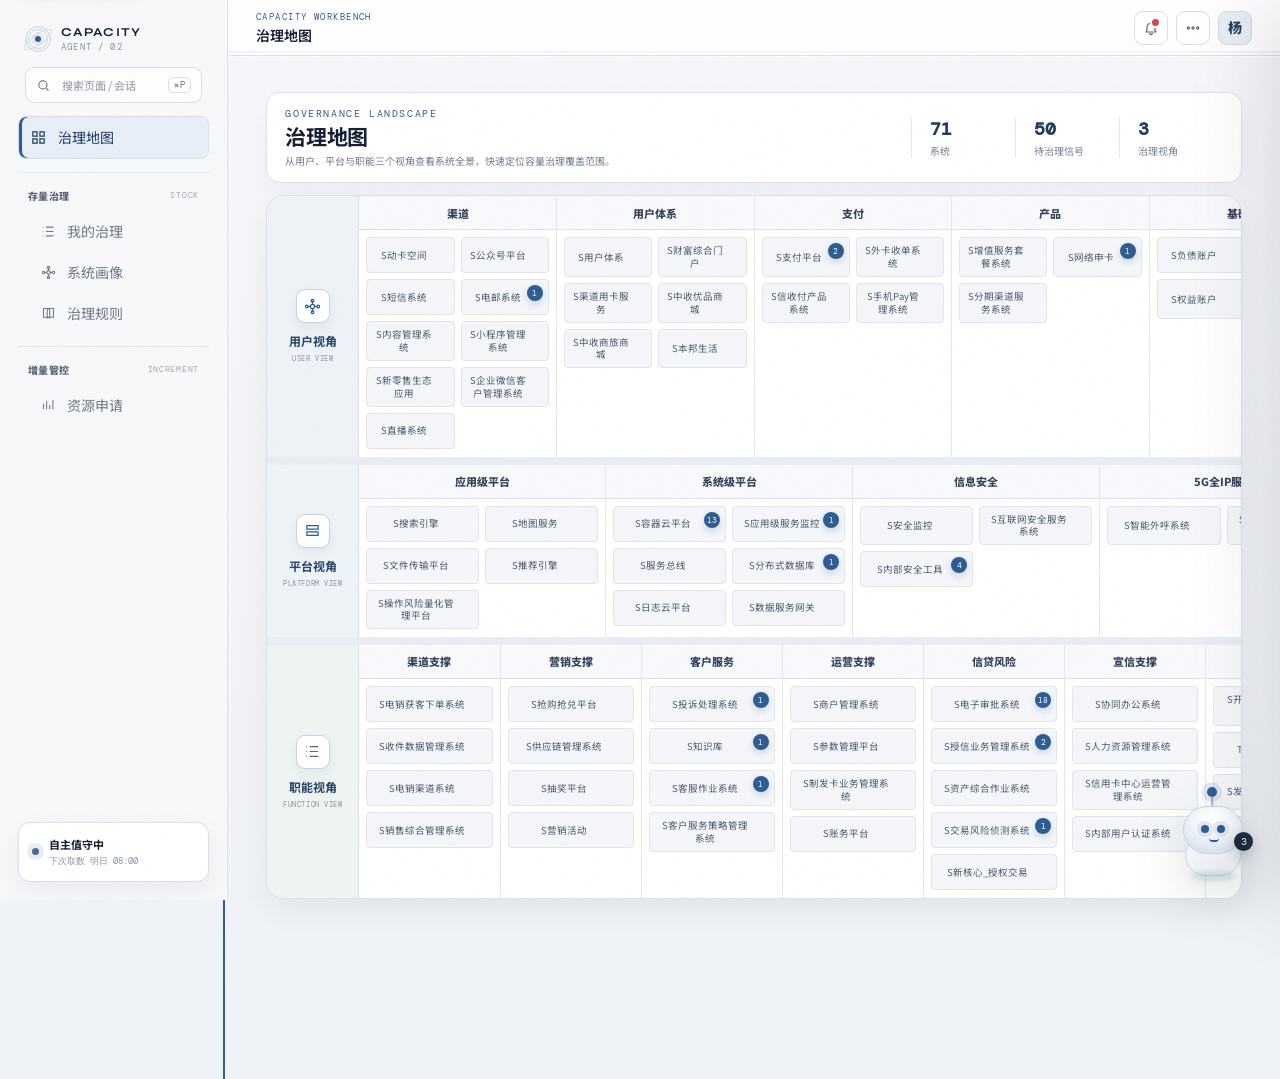
==== commit 31559c7a: "为支付平台增加治理角标" ====
--- a/capacity-governance.html
+++ b/capacity-governance.html
@@ -9,7 +9,7 @@
   <link rel="preconnect" href="https://fonts.googleapis.com" />
   <link rel="preconnect" href="https://fonts.gstatic.com" crossorigin />
   <link href="https://fonts.googleapis.com/css2?family=DM+Mono:wght@400;500&amp;family=Noto+Sans+SC:wght@400;500;600;700;800&amp;family=Syne:wght@600;700&amp;display=swap" rel="stylesheet" />
-  <link rel="stylesheet" href="./capacity-governance.css?v=20260831-governance-flow-2" />
+  <link rel="stylesheet" href="./capacity-governance.css?v=20260901-flow-scale" />
 </head>
 <body>
   <a class="skip-link" href="#main">跳至主要内容</a>
@@ -106,6 +106,6 @@
   </section>
   <div class="scrim" id="scrim" hidden></div>
   <div class="toasts" id="toasts" aria-live="polite"></div>
-  <script src="./capacity-governance.js?v=20260831-governance-flow-2"></script>
+  <script src="./capacity-governance.js?v=20260901-payment-badge"></script>
 </body>
 </html>
--- a/capacity-governance.css
+++ b/capacity-governance.css
@@ -766,11 +766,12 @@
 .overview-verification .decision{margin-top:11px;padding:12px}
 .overview-verification .decision b{font-size:11px}
 .overview-verification .decision p{font-size:10px;line-height:1.6}
-.overview-flow .panel-head{min-height:66px}.flow-status{display:inline-flex;align-items:center;gap:7px;border:1px solid #c9d5e5;border-radius:999px;background:#f2f6fb;color:#2f5d91;padding:6px 10px;font-size:9px;font-weight:700}.flow-status i{width:7px;height:7px;border-radius:50%;background:#2f5d91;box-shadow:0 0 0 5px rgba(47,93,145,.11);animation:workflowPulse 1.3s ease-in-out infinite}.flow-status.done{border-color:#bcd4c3;background:#f0f8f2;color:#39704a}.flow-status.done i{background:#4f8a60;animation:none}
-.governance-flow-body{padding:16px 18px 18px}.flow-identifiers{display:grid;grid-template-columns:repeat(3,minmax(0,1fr));gap:9px;margin-bottom:18px}.flow-identifiers>div{border:1px solid #dce2eb;border-radius:9px;background:#f8fafc;padding:10px 12px}.flow-identifiers span,.flow-identifiers b{display:block}.flow-identifiers span{color:#8490a2;font-size:9px}.flow-identifiers b{margin-top:5px;color:#26364e;font:11px var(--mono);white-space:nowrap;overflow:hidden;text-overflow:ellipsis}
-.governance-flow-track{display:grid;grid-template-columns:repeat(6,minmax(0,1fr));gap:12px}.flow-step{position:relative;min-width:0;display:grid;grid-template-columns:28px minmax(0,1fr);gap:8px;align-items:start}.flow-step:not(:last-child):after{content:"";position:absolute;left:28px;right:-13px;top:14px;height:1px;background:#d7dee8;z-index:0}.flow-step.done:not(:last-child):after{background:#7999bf}.flow-node{position:relative;z-index:1;width:28px;height:28px;border:1px solid #cfd7e3;border-radius:50%;background:#fff;color:#8792a3;display:grid;place-items:center;font:9px var(--mono);transition:.28s}.flow-step.done .flow-node{border-color:#7899bf;background:#2f5d91;color:#fff}.flow-step.active .flow-node{border-color:#2f5d91;color:#2f5d91;box-shadow:0 0 0 6px rgba(47,93,145,.10);animation:workflowPulse 1.3s ease-in-out infinite}.flow-step>div{position:relative;z-index:1;min-width:0;background:#fff;padding-right:3px}.flow-step b,.flow-step small{display:block}.flow-step b{font-size:10px;line-height:1.35}.flow-step small{margin-top:4px;color:#8590a1;font-size:8px;line-height:1.45;min-height:23px}.flow-step.waiting b{color:#8c96a5}.flow-step.active b{color:#244e80}.flow-step.done b{color:#35445a}
-.flow-progress{display:block;height:4px;margin-top:6px;border-radius:999px;background:#e2e7ef;overflow:hidden}.flow-progress i{display:block;height:100%;border-radius:inherit;background:linear-gradient(90deg,#2f5d91,#6f93bd,#2f5d91);background-size:200% 100%;animation:workflowProgress 1.2s linear infinite;transition:width .4s ease}
-.flow-live{display:grid;grid-template-columns:8px minmax(0,1fr) auto;gap:10px;align-items:center;margin-top:18px;border:1px solid #d6dfeb;border-radius:10px;background:#f5f8fc;padding:11px 13px}.flow-live .live-dot{background:#2f5d91;box-shadow:0 0 0 5px rgba(47,93,145,.1)}.flow-live b,.flow-live small{display:block}.flow-live b{font-size:10px}.flow-live small{margin-top:3px;color:#7b8799;font-size:9px}.flow-live em{color:#2f5d91;font:11px var(--mono);font-style:normal}
+.overview-flow .panel-head{min-height:78px;padding:0 22px}.overview-flow .panel-head h2{font-size:16px}.overview-flow .panel-head p{font-size:11px;margin-top:5px}.flow-status{display:inline-flex;align-items:center;gap:8px;border:1px solid #c9d5e5;border-radius:999px;background:#f2f6fb;color:#2f5d91;padding:8px 12px;font-size:10px;font-weight:700}.flow-status i{width:8px;height:8px;border-radius:50%;background:#2f5d91;box-shadow:0 0 0 5px rgba(47,93,145,.11);animation:workflowPulse 1.3s ease-in-out infinite}.flow-status.done{border-color:#bcd4c3;background:#f0f8f2;color:#39704a}.flow-status.done i{background:#4f8a60;animation:none}
+.governance-flow-body{padding:22px 24px 24px}.flow-identifiers{display:grid;grid-template-columns:repeat(auto-fit,minmax(240px,1fr));gap:12px;margin-bottom:28px}.flow-identifiers>div{border:1px solid #d7dfeb;border-radius:11px;background:#f7f9fc;padding:14px 16px;animation:flowIdentifierIn .28s ease both}.flow-identifiers span,.flow-identifiers b{display:block}.flow-identifiers span{color:#7d899c;font-size:10px}.flow-identifiers b{margin-top:7px;color:#213553;font:600 14px var(--mono);white-space:nowrap;overflow:hidden;text-overflow:ellipsis}
+.governance-flow-track{display:grid;grid-template-columns:repeat(6,minmax(0,1fr));gap:20px;padding:8px 4px 4px}.flow-step{position:relative;min-width:0;display:flex;flex-direction:column;align-items:flex-start;gap:11px}.flow-step:not(:last-child):after{content:"";position:absolute;left:38px;right:-20px;top:18px;height:2px;background:#d4dce8;z-index:0}.flow-step.done:not(:last-child):after{background:#6f91ba}.flow-node{position:relative;z-index:1;width:38px;height:38px;border:2px solid #cbd5e2;border-radius:50%;background:#fff;color:#7d899b;display:grid;place-items:center;font:10px var(--mono);transition:.28s}.flow-step.done .flow-node{border-color:#2f5d91;background:#2f5d91;color:#fff}.flow-step.active .flow-node{border-color:#2f5d91;color:#2f5d91;box-shadow:0 0 0 7px rgba(47,93,145,.10);animation:workflowPulse 1.3s ease-in-out infinite}.flow-step>div{position:relative;z-index:1;min-width:0;width:100%;padding-right:4px}.flow-step b,.flow-step small{display:block}.flow-step b{font-size:12px;line-height:1.4}.flow-step small{margin-top:6px;color:#7f8b9d;font-size:9px;line-height:1.55;min-height:29px;overflow-wrap:anywhere}.flow-step.waiting b{color:#8c96a5}.flow-step.active b{color:#244e80}.flow-step.done b{color:#35445a}
+.flow-progress{display:block;height:6px;margin-top:9px;border-radius:999px;background:#e2e7ef;overflow:hidden}.flow-progress i{display:block;height:100%;border-radius:inherit;background:linear-gradient(90deg,#2f5d91,#6f93bd,#2f5d91);background-size:200% 100%;animation:workflowProgress 1.2s linear infinite;transition:width .4s ease}
+.flow-live{display:grid;grid-template-columns:8px minmax(0,1fr) auto;gap:12px;align-items:center;margin-top:25px;border:1px solid #d3ddea;border-radius:11px;background:#f4f7fb;padding:14px 16px}.flow-live .live-dot{background:#2f5d91;box-shadow:0 0 0 5px rgba(47,93,145,.1)}.flow-live b,.flow-live small{display:block}.flow-live b{font-size:12px}.flow-live small{margin-top:4px;color:#748196;font-size:10px}.flow-live em{color:#2f5d91;font:600 13px var(--mono);font-style:normal}
+@keyframes flowIdentifierIn{from{opacity:0;transform:translateY(-5px)}to{opacity:1;transform:none}}
 @keyframes workflowPulse{50%{box-shadow:0 0 0 9px rgba(47,93,145,.035)}}
 @keyframes workflowProgress{to{background-position:200% 0}}
 
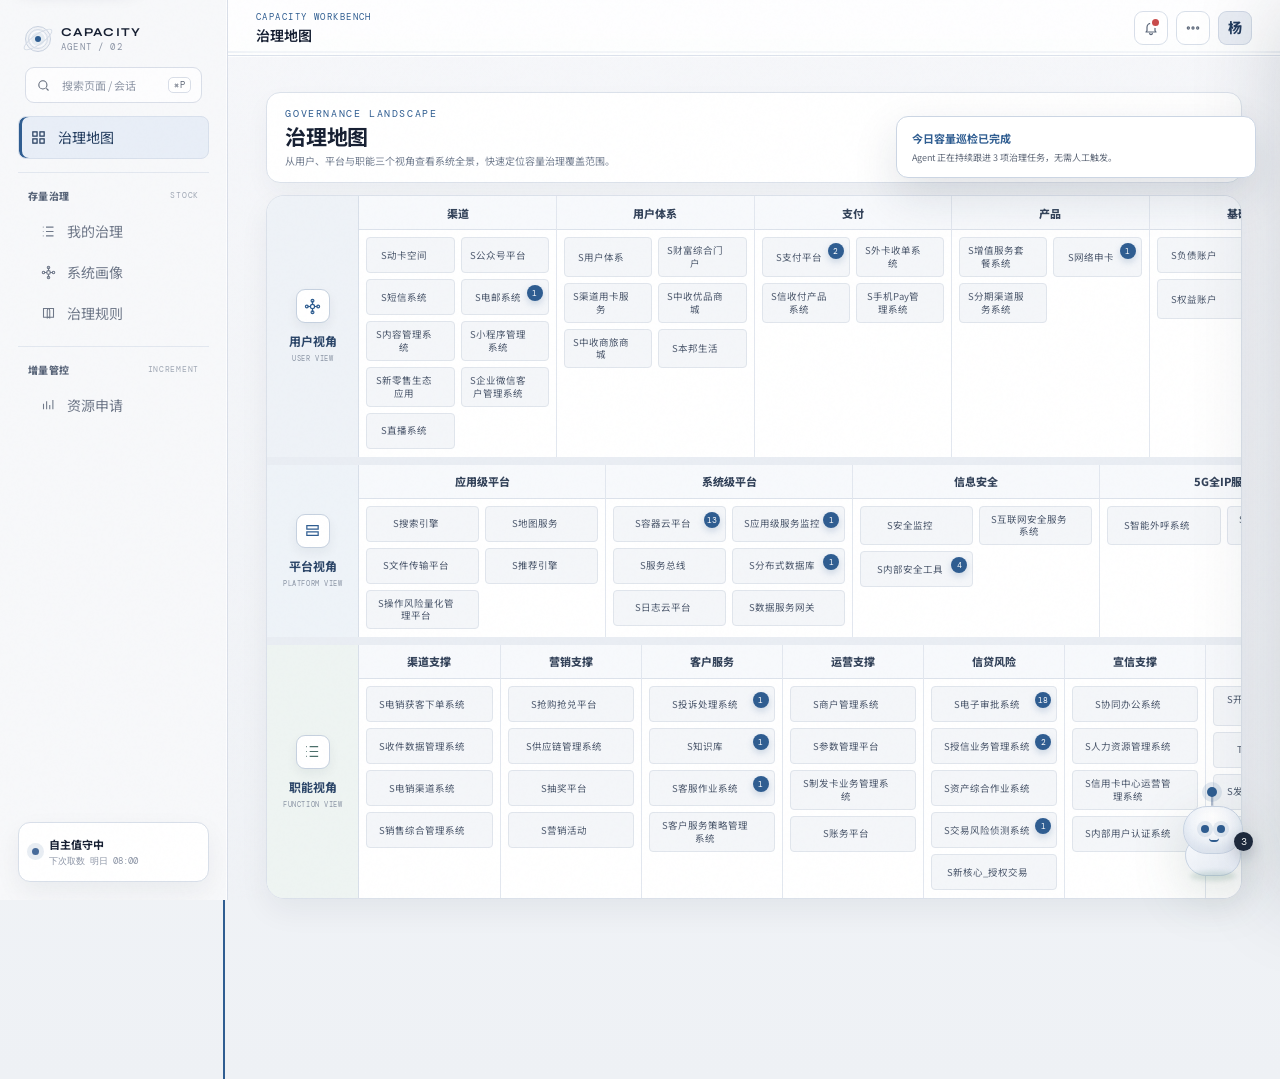
==== commit d60b56e5: "补充集群主备标签并修正流程状态" ====
--- a/capacity-governance.html
+++ b/capacity-governance.html
@@ -9,7 +9,7 @@
   <link rel="preconnect" href="https://fonts.googleapis.com" />
   <link rel="preconnect" href="https://fonts.gstatic.com" crossorigin />
   <link href="https://fonts.googleapis.com/css2?family=DM+Mono:wght@400;500&amp;family=Noto+Sans+SC:wght@400;500;600;700;800&amp;family=Syne:wght@600;700&amp;display=swap" rel="stylesheet" />
-  <link rel="stylesheet" href="./capacity-governance.css?v=20260901-flow-scale" />
+  <link rel="stylesheet" href="./capacity-governance.css?v=20260901-flow-status" />
 </head>
 <body>
   <a class="skip-link" href="#main">跳至主要内容</a>
@@ -106,6 +106,6 @@
   </section>
   <div class="scrim" id="scrim" hidden></div>
   <div class="toasts" id="toasts" aria-live="polite"></div>
-  <script src="./capacity-governance.js?v=20260901-payment-badge"></script>
+  <script src="./capacity-governance.js?v=20260901-flow-status"></script>
 </body>
 </html>
--- a/capacity-governance.css
+++ b/capacity-governance.css
@@ -768,12 +768,19 @@
 .overview-verification .decision p{font-size:10px;line-height:1.6}
 .overview-flow .panel-head{min-height:78px;padding:0 22px}.overview-flow .panel-head h2{font-size:16px}.overview-flow .panel-head p{font-size:11px;margin-top:5px}.flow-status{display:inline-flex;align-items:center;gap:8px;border:1px solid #c9d5e5;border-radius:999px;background:#f2f6fb;color:#2f5d91;padding:8px 12px;font-size:10px;font-weight:700}.flow-status i{width:8px;height:8px;border-radius:50%;background:#2f5d91;box-shadow:0 0 0 5px rgba(47,93,145,.11);animation:workflowPulse 1.3s ease-in-out infinite}.flow-status.done{border-color:#bcd4c3;background:#f0f8f2;color:#39704a}.flow-status.done i{background:#4f8a60;animation:none}
 .governance-flow-body{padding:22px 24px 24px}.flow-identifiers{display:grid;grid-template-columns:repeat(auto-fit,minmax(240px,1fr));gap:12px;margin-bottom:28px}.flow-identifiers>div{border:1px solid #d7dfeb;border-radius:11px;background:#f7f9fc;padding:14px 16px;animation:flowIdentifierIn .28s ease both}.flow-identifiers span,.flow-identifiers b{display:block}.flow-identifiers span{color:#7d899c;font-size:10px}.flow-identifiers b{margin-top:7px;color:#213553;font:600 14px var(--mono);white-space:nowrap;overflow:hidden;text-overflow:ellipsis}
-.governance-flow-track{display:grid;grid-template-columns:repeat(6,minmax(0,1fr));gap:20px;padding:8px 4px 4px}.flow-step{position:relative;min-width:0;display:flex;flex-direction:column;align-items:flex-start;gap:11px}.flow-step:not(:last-child):after{content:"";position:absolute;left:38px;right:-20px;top:18px;height:2px;background:#d4dce8;z-index:0}.flow-step.done:not(:last-child):after{background:#6f91ba}.flow-node{position:relative;z-index:1;width:38px;height:38px;border:2px solid #cbd5e2;border-radius:50%;background:#fff;color:#7d899b;display:grid;place-items:center;font:10px var(--mono);transition:.28s}.flow-step.done .flow-node{border-color:#2f5d91;background:#2f5d91;color:#fff}.flow-step.active .flow-node{border-color:#2f5d91;color:#2f5d91;box-shadow:0 0 0 7px rgba(47,93,145,.10);animation:workflowPulse 1.3s ease-in-out infinite}.flow-step>div{position:relative;z-index:1;min-width:0;width:100%;padding-right:4px}.flow-step b,.flow-step small{display:block}.flow-step b{font-size:12px;line-height:1.4}.flow-step small{margin-top:6px;color:#7f8b9d;font-size:9px;line-height:1.55;min-height:29px;overflow-wrap:anywhere}.flow-step.waiting b{color:#8c96a5}.flow-step.active b{color:#244e80}.flow-step.done b{color:#35445a}
+.governance-flow-track{display:grid;grid-template-columns:repeat(6,minmax(0,1fr));gap:20px;padding:8px 4px 4px}.flow-step{position:relative;min-width:0;display:flex;flex-direction:column;align-items:flex-start;gap:11px}.flow-step:not(:last-child):after{content:"";position:absolute;left:38px;right:-20px;top:18px;height:2px;background:#d4dce8;z-index:0}.flow-step.done:not(:last-child):after{background:#6f91ba}.flow-node{position:relative;z-index:1;width:38px;height:38px;border:2px solid #cbd5e2;border-radius:50%;background:#fff;color:#7d899b;display:grid;place-items:center;font:10px var(--mono);transition:.28s}.flow-step.done .flow-node{border-color:#2f5d91;background:#2f5d91;color:#fff;font:800 18px/1 var(--sans)}.flow-step.active .flow-node{border-color:#2f5d91;color:#2f5d91;box-shadow:0 0 0 7px rgba(47,93,145,.10);animation:workflowPulse 1.3s ease-in-out infinite}.flow-step>div{position:relative;z-index:1;min-width:0;width:100%;padding-right:4px}.flow-step b,.flow-step small{display:block}.flow-step b{font-size:12px;line-height:1.4}.flow-step small{margin-top:6px;color:#7f8b9d;font-size:9px;line-height:1.55;min-height:29px;overflow-wrap:anywhere}.flow-step.waiting b{color:#8c96a5}.flow-step.active b{color:#244e80}.flow-step.done b{color:#35445a}
+.flow-step.active:not(:last-child):after{background:linear-gradient(90deg,#2f5d91 0%,#86a6ca 48%,#d4dce8 52%);background-size:210% 100%;animation:flowLineMove 1.6s linear infinite}.flow-step.done:not(:last-child):after{transform-origin:left;animation:flowLineDone .42s ease both}.flow-step.done .flow-node{animation:flowNodeDone .34s ease both}.flow-step.active>div{margin-top:-2px;border:1px solid #d3deec;border-radius:10px;background:#f5f8fc;padding:9px 10px;box-shadow:0 8px 18px rgba(47,93,145,.07);animation:flowStageFocus .34s ease both}
 .flow-progress{display:block;height:6px;margin-top:9px;border-radius:999px;background:#e2e7ef;overflow:hidden}.flow-progress i{display:block;height:100%;border-radius:inherit;background:linear-gradient(90deg,#2f5d91,#6f93bd,#2f5d91);background-size:200% 100%;animation:workflowProgress 1.2s linear infinite;transition:width .4s ease}
-.flow-live{display:grid;grid-template-columns:8px minmax(0,1fr) auto;gap:12px;align-items:center;margin-top:25px;border:1px solid #d3ddea;border-radius:11px;background:#f4f7fb;padding:14px 16px}.flow-live .live-dot{background:#2f5d91;box-shadow:0 0 0 5px rgba(47,93,145,.1)}.flow-live b,.flow-live small{display:block}.flow-live b{font-size:12px}.flow-live small{margin-top:4px;color:#748196;font-size:10px}.flow-live em{color:#2f5d91;font:600 13px var(--mono);font-style:normal}
+.flow-live{position:relative;overflow:hidden;display:grid;grid-template-columns:8px minmax(0,1fr) auto;gap:12px;align-items:center;margin-top:25px;border:1px solid #d3ddea;border-radius:11px;background:#f4f7fb;padding:14px 16px}.flow-live:before{content:"";position:absolute;left:0;top:0;bottom:0;width:3px;background:#2f5d91;animation:flowLivePulse 2s ease-in-out infinite}.flow-live .live-dot{background:#2f5d91;box-shadow:0 0 0 5px rgba(47,93,145,.1)}.flow-live b,.flow-live small{display:block}.flow-live b{font-size:12px}.flow-live small{margin-top:4px;color:#748196;font-size:10px}.flow-live em{color:#2f5d91;font:600 13px var(--mono);font-style:normal;transition:color .25s,transform .25s}
 @keyframes flowIdentifierIn{from{opacity:0;transform:translateY(-5px)}to{opacity:1;transform:none}}
+@keyframes flowStageFocus{from{opacity:.45;transform:translateY(4px)}to{opacity:1;transform:translateY(-2px)}}
+@keyframes flowNodeDone{from{transform:scale(.75)}70%{transform:scale(1.12)}to{transform:scale(1)}}
+@keyframes flowLineDone{from{transform:scaleX(0)}to{transform:scaleX(1)}}
+@keyframes flowLineMove{to{background-position:-210% 0}}
+@keyframes flowLivePulse{50%{opacity:.38}}
 @keyframes workflowPulse{50%{box-shadow:0 0 0 9px rgba(47,93,145,.035)}}
 @keyframes workflowProgress{to{background-position:200% 0}}
+@media(prefers-reduced-motion:reduce){.flow-step,.flow-step:after,.flow-node,.flow-step>div,.flow-identifiers>div,.flow-live:before,.flow-progress i{animation:none!important;transition:none!important}}
 
 /* ============ 系统画像: 拓扑结构 + 集群服务器明细 ============ */
 .profile-toolbar{display:flex;align-items:center;justify-content:space-between;gap:20px;padding:12px 16px;margin-bottom:12px}
@@ -800,6 +807,11 @@
 .profile-component-node{position:relative;border:1px solid #cad3df;border-radius:10px;background:#fff;padding:13px 14px;box-shadow:0 6px 16px rgba(25,36,58,.045)}
 .profile-component-node:after{content:"";position:absolute;right:-41px;top:50%;width:40px;border-top:1px solid #bdc7d5}
 .profile-component-node span,.profile-cluster-node>span{display:block;color:#7d8899;font:9px var(--mono);letter-spacing:.08em;text-transform:uppercase}
+.profile-cluster-type{display:flex!important;align-items:center;gap:6px;width:max-content}
+.profile-cluster-type>i{margin-right:0!important}
+.cluster-role{display:inline-flex;align-items:center;height:19px;padding:0 8px;border-radius:999px;font:700 8px var(--sans);letter-spacing:0;text-transform:none;white-space:nowrap}
+.cluster-role.primary{border:1px solid #bfd0e4;background:#edf3fa;color:#2f5d91}
+.cluster-role.standby{border:1px solid #ead2ad;background:#fff7e9;color:#9a641f}
 .profile-component-node b{display:block;margin:5px 0 3px;color:#172033;font-size:13px}
 .profile-component-node small{display:block;color:#7b879b;font-size:10px;white-space:nowrap;overflow:hidden;text-overflow:ellipsis}
 .profile-cluster-stack{position:relative;display:grid;grid-template-columns:minmax(220px,1fr);gap:9px}
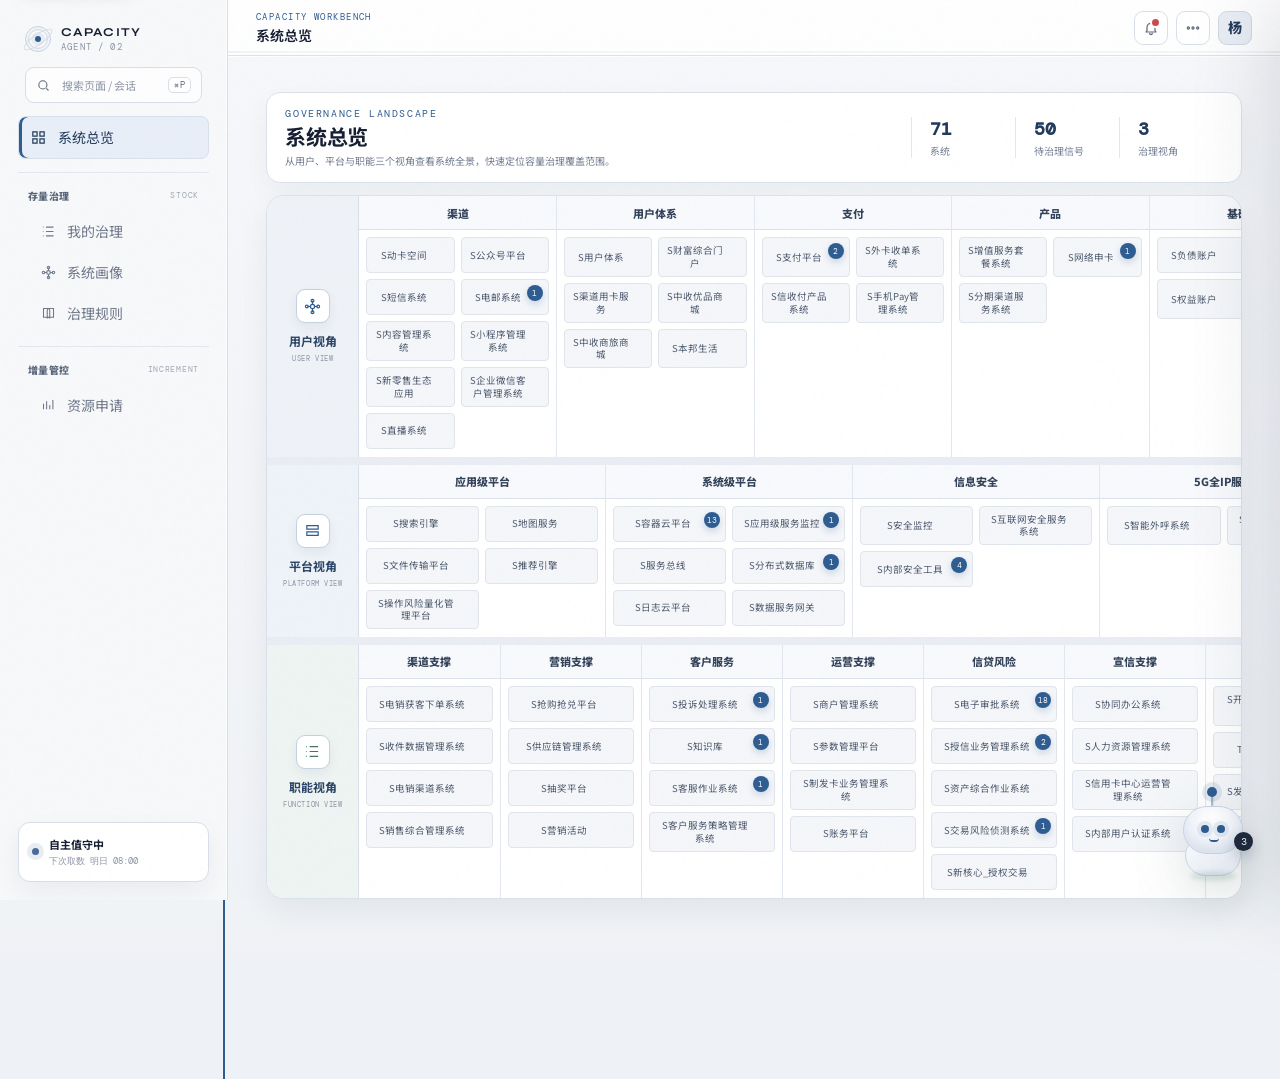
==== commit 7cc4529c: "refactor: 系统总览命名 + 治理优先级表格改为使用率台数 1. 治理地图 -> 系统总览    - 侧栏第一项菜单名    - 顶部 crumb 默认值与 aria-label    - m" ====
--- a/capacity-governance.html
+++ b/capacity-governance.html
@@ -16,7 +16,7 @@
   <div class="noise" aria-hidden="true"></div>
   <div class="shell">
     <aside class="side">
-      <a class="brand" href="./capacity-governance.html" aria-label="Capacity Agent 治理地图">
+      <a class="brand" href="./capacity-governance.html" aria-label="Capacity Agent 系统总览">
         <span class="brand-orbit"><i></i></span>
         <span><strong>CAPACITY</strong><small>AGENT / 02</small></span>
       </a>
@@ -36,7 +36,7 @@
       <header class="topbar">
         <div class="crumb-wrap">
           <small class="crumb-eyebrow">Capacity Workbench</small>
-          <div class="crumb" id="crumb">治理地图</div>
+          <div class="crumb" id="crumb">系统总览</div>
         </div>
         <div class="top-actions">
           <button class="icon-btn" aria-label="通知">
